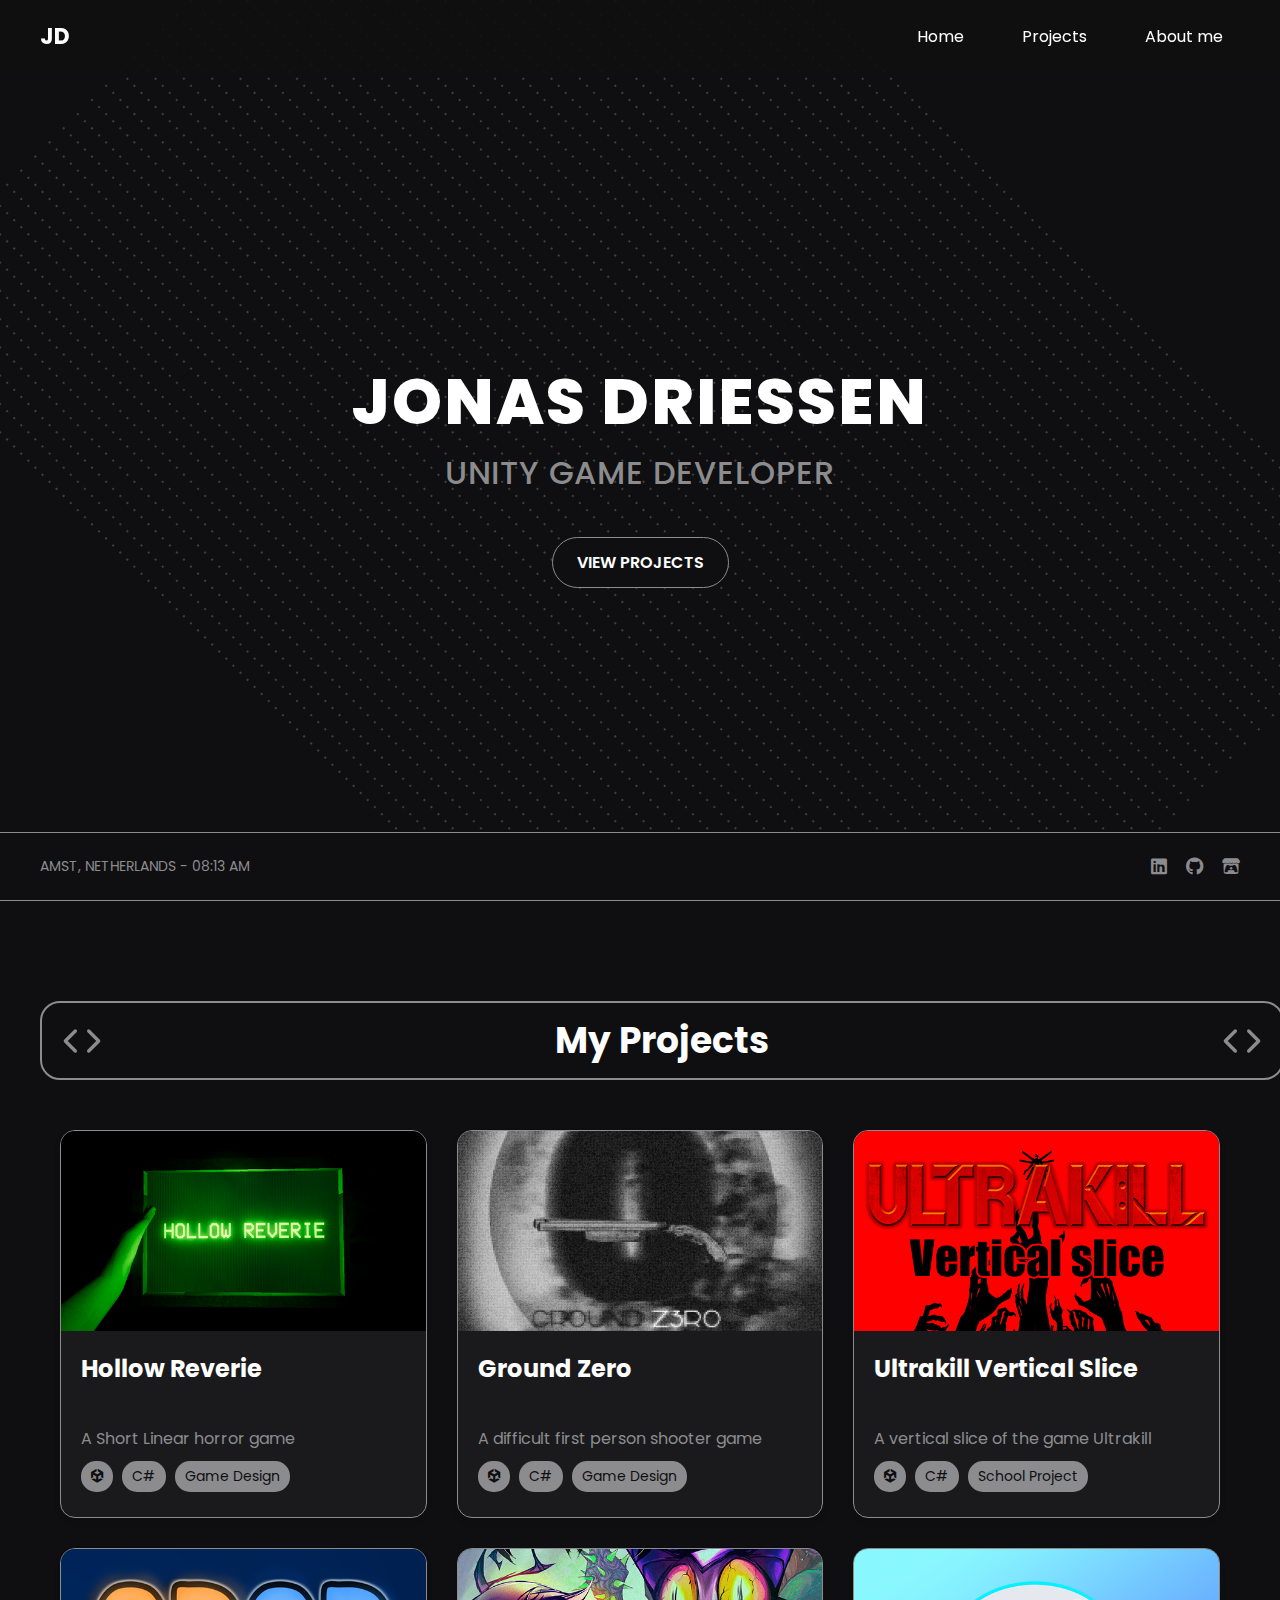
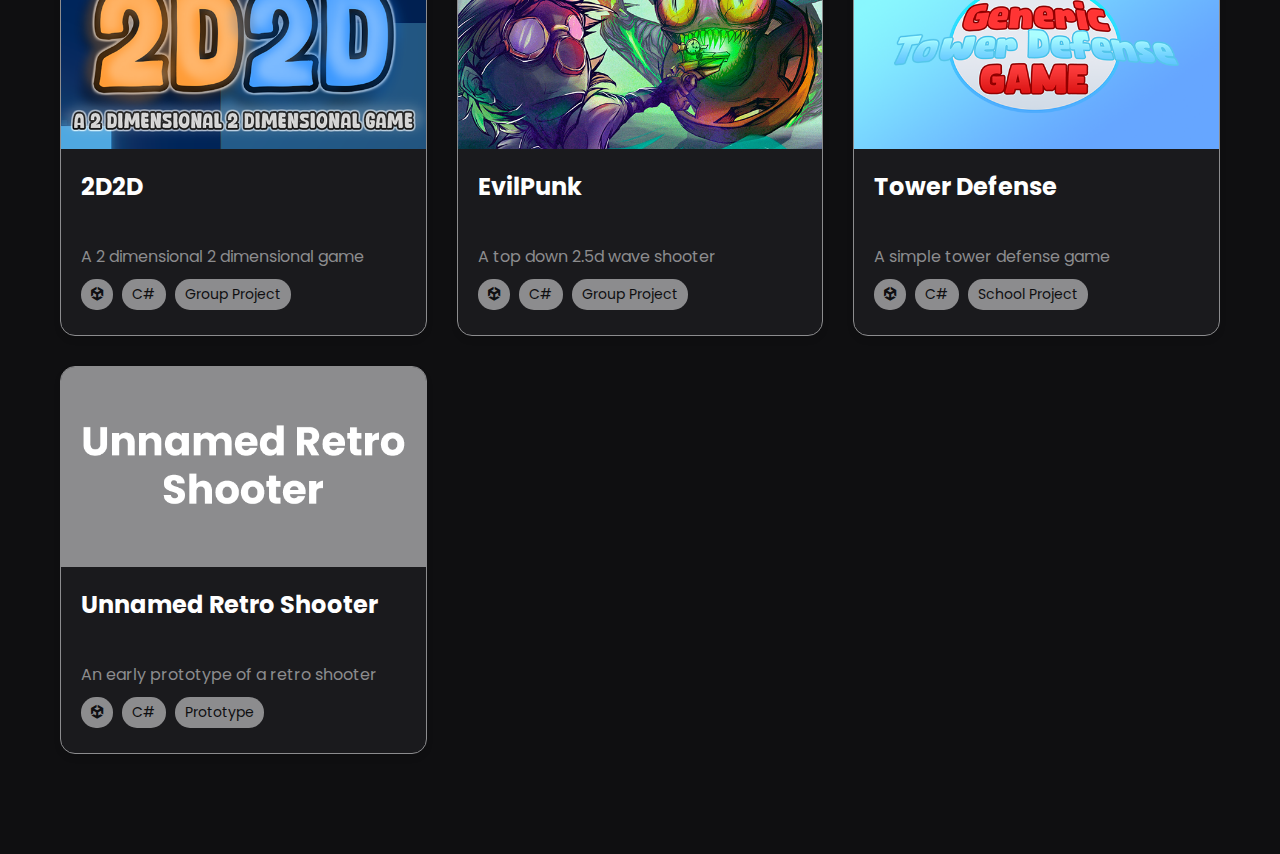
==== index.html @ ae062a9f "more work on small things" ====
<!DOCTYPE html>
<html lang="en">
<head>
    <meta charset="UTF-8">
    <meta name="viewport" content="width=device-width, initial-scale=1.0">
    <title>Jonas Driessen</title>
    <link rel="icon" type="image/x-icon" href="img/JDiconSmall.png">
    <link rel="stylesheet" href="style.css">
    <script src="script.js" defer></script>
    <link href="https://fonts.googleapis.com/css2?family=Poppins:wght@400;600;800&display=swap" rel="stylesheet">
    <link rel="stylesheet" href="https://cdnjs.cloudflare.com/ajax/libs/font-awesome/6.0.0-beta3/css/all.min.css">
</head>
<body>
    <header>
        <div class="container">
            <nav>
                <div class="logo">JD</div>
                <div class="nav-links">
                    <a href="#home">Home</a>
                    <a href="#projects">Projects</a>
                    <a href="About-me.html">About me</a>
                </div>
            </nav>
        </div>
    </header>

    <section id="home" class="hero">
        <div class="hero-content">
            <h1>JONAS DRIESSEN</h1>
            <p class="subtitle">UNITY GAME DEVELOPER</p>
            <a href="#projects" class="cta-button">VIEW PROJECTS</a>
        </div>
        <div class="hero-background"></div>
    </section>

    <section id="projects" class="projects">
        <div class="container">
            <div class="projects-header">
                <div class="header-icon left-icon">
                    <!-- You can replace this with your preferred icon -->
                    <svg xmlns="http://www.w3.org/2000/svg" viewBox="0 0 24 24" fill="none" stroke="currentColor" stroke-width="2" stroke-linecap="round" stroke-linejoin="round" class="feather feather-code"><polyline points="16 18 22 12 16 6"></polyline><polyline points="8 6 2 12 8 18"></polyline></svg>
                </div>
                <h2>My Projects</h2>
                <div class="header-icon right-icon">
                    <!-- You can replace this with your preferred icon -->
                    <svg xmlns="http://www.w3.org/2000/svg" viewBox="0 0 24 24" fill="none" stroke="currentColor" stroke-width="2" stroke-linecap="round" stroke-linejoin="round" class="feather feather-code"><polyline points="16 18 22 12 16 6"></polyline><polyline points="8 6 2 12 8 18"></polyline></svg>
                </div>
            </div>
            <div class="project-grid">
                <a href="HRPage.html" class="project-card">
                    <img src="img/HRCover.png" alt="Hollow Reverie">
                    <div class="project-card-content">
                        <h3>Hollow Reverie</h3>
                        <p>A Short Linear horror game</p>
                        <div class="project-tags">
                            <span class="tag"><i class="fa-brands fa-unity"></i></span>
                            <span class="tag">C#</span>
                            <span class="tag">Game Design</span>
                        </div>
                    </div>
                </a>
                <a href="GZPage.html" class="project-card">
                    <img src="img/GZCover.png" alt="Ground Zero">
                    <div class="project-card-content">
                        <h3>Ground Zero</h3>
                        <p>A difficult first person shooter game</p>
                        <div class="project-tags">
                            <span class="tag"><i class="fa-brands fa-unity"></i></span>
                            <span class="tag">C#</span>
                            <span class="tag">Game Design</span>
                        </div>
                    </div>
                </a>
                <a href="UKPage.html" class="project-card">
                    <img src="img/UKCover.png" alt="Ultrakill Vertical Slice">
                    <div class="project-card-content">
                        <h3>Ultrakill Vertical Slice</h3>
                        <p>A vertical slice of the game Ultrakill</p>
                        <div class="project-tags">
                            <span class="tag"><i class="fa-brands fa-unity"></i></span>
                            <span class="tag">C#</span>
                            <span class="tag">School Project</span>
                        </div>
                    </div>
                </a>
                <div class="project-card">
                    <img src="img/2DCover.png" alt="2D2D">
                    <div class="project-card-content">
                        <h3>2D2D</h3>
                        <p>A 2 dimensional 2 dimensional game</p>
                        <div class="project-tags">
                            <span class="tag"><i class="fa-brands fa-unity"></i></span>
                            <span class="tag">C#</span>
                            <span class="tag">Group Project</span>
                        </div>
                    </div>
                </div>
                <a href="EPPage.html" class="project-card">
                    <img src="img/EPCover.png" alt="EvilPunk">
                    <div class="project-card-content">
                        <h3>EvilPunk</h3>
                        <p>A top down 2.5d wave shooter</p>
                        <div class="project-tags">
                            <span class="tag"><i class="fa-brands fa-unity"></i></span>
                            <span class="tag">C#</span>
                            <span class="tag">Group Project</span>
                        </div>
                    </div>
                </a>
                <a href="TDPage.html" class="project-card">
                    <img src="img/TDCover.png" alt="Tower Defense">
                    <div class="project-card-content">
                        <h3>Tower Defense</h3>
                        <p>A simple tower defense game</p>
                        <div class="project-tags">
                            <span class="tag"><i class="fa-brands fa-unity"></i></span>
                            <span class="tag">C#</span>
                            <span class="tag">School Project</span>
                        </div>
                    </div>
                </a>
                <div class="project-card">
                    <img src="img/URSCover.png" alt="Unnamed retro shooter">
                    <div class="project-card-content">
                        <h3>Unnamed Retro Shooter</h3>
                        <p>An early prototype of a retro shooter</p>
                        <div class="project-tags">
                            <span class="tag"><i class="fa-brands fa-unity"></i></span>
                            <span class="tag">C#</span>
                            <span class="tag">Prototype</span>
                        </div>
                    </div>
                </div>
            </div>
        </div>
    </section>

    <footer>
        <div class="container">
            <div class="location">AMST, NETHERLANDS - <span id="current-time"></span></div>
            <div class="social-links">
                <a href="https://www.linkedin.com/in/jonas-driessen-457907294/" target="_blank" class="social-icon"><i class="fab fa-linkedin"></i></a>
                <a href="https://github.com/JonasDriessen0" target="_blank" class="social-icon"><i class="fab fa-github"></i></a>
                <a href="https://joons.itch.io/" target="_blank" class="social-icon"><i class="fab fa-itch-io"></i></a>
            </div>
        </div>
    </footer>
</body>
</html>
---- style.css ----
/* General Styles */
body {
    font-family: 'Poppins', sans-serif;
    margin: 0;
    padding: 0;
    background-color: #0f0f11;
    color: #fff;
}

.container {
    max-width: 1200px;
    margin: 0 auto;
    padding: 0 20px;
}

/* Header */
header {
    padding: 20px 0;
    position: fixed;
    width: 100%;
    top: 0;
    z-index: 1000;
    background-color: rgba(15, 15, 17, 0.9);
}

nav {
    display: flex;
    justify-content: space-between;
    align-items: center;
}

.logo {
    font-size: 22px;
    font-weight: bold;
    color: #fff;
}

.nav-links a {
    margin-left: 20px;
    text-decoration: none;
    color: #fff;
    transition: all 0.3s ease;
    padding: 8px 16px;
    border-radius: 20px;
    border: 1px solid transparent;
}

.nav-links a:hover {
    color: #8c8c8e;
    border-color: #8c8c8e;
    background-color: rgba(140, 140, 142, 0.1);
}

.hero {
    min-height: 100vh;
    display: flex;
    align-items: center;
    justify-content: center;
    text-align: center;
    position: relative;
    overflow: hidden;
    padding: 0px 0;
}

.hero-content {
    position: relative;
    z-index: 2;
    display: flex;
    flex-direction: column;
    align-items: center;
    justify-content: center;
    height: 100%;
}

.hero-background {
    position: absolute;
    top: 0;
    rotate: 45deg;
    left: 0;
    width: 100%;
    height: 100%;
    background-color: #0f0f11;
    background-image: radial-gradient(circle, rgba(255, 255, 255, 0.2) 10%, transparent 10%);
    background-size: 10px 20px;
    animation: moveBackground 10s linear infinite;
}

@keyframes moveBackground {
    0% {
        background-position: 0 0;
    }
    100% {
        background-position: 200px 00px;
    }
}

.hero-content h1 {
    font-size: 64px;
    margin-bottom: 0px;
    font-weight: 800;
    letter-spacing: 2px;
}

.hero-content .subtitle {
    font-size: 32px;
    max-width: 800px;
    font-weight: 500;
    margin: 0 auto 40px;
    letter-spacing: 1px;
    color: #8c8c8e;
}

/* CTA Button */
.cta-button {
    display: inline-block;
    padding: 12px 24px;
    background-color: #0f0f11;
    color: #fff;
    text-decoration: none;
    font-weight: 600;
    transition: all 0.3s ease;
    border-radius: 30px;
    border: 1px solid #8c8c8e;
}

.cta-button:hover {
    background-color: #8c8c8e;
    color: #0f0f11;
    transform: translateY(-3px);
}

/* Projects Section */
.projects-header {
    display: flex;
    align-items: center;
    justify-content: space-between;
    margin-bottom: 50px;
    position: relative;
    width: 100%;
    background: #0f0f11;
    border: 2px solid #8c8c8e;
    
    border-radius: 20px;
    padding: 10px 20px;
  }
  
  .projects-header h2 {
    margin: 0;
    padding: 0;
    font-size: 36px;
    color: #fff;
    text-align: center;
    justify-content: center;
    flex-grow: 1;
}
  
  .header-icon {
    width: 40px;
    height: 40px;
    display: flex;
    align-items: center;
    justify-content: center;
    border-radius: 50%;
  }
  
  .header-icon svg {
    width: 40px;
    height: 40px;
    color: #8c8c8e;
  }

/* Responsive adjustments */
@media (max-width: 768px) {
    .projects-header h2 {
        font-size: 28px;
        padding: 10px 20px;
    }

    .projects-header::after {
        width: 240px;
    }

    .header-icon {
        width: 32px;
        height: 32px;
        margin: 0 10px;
    }

    .header-icon svg {
        width: 18px;
        height: 18px;
    }
}

.projects {
    position: relative; /* Set relative position for the section */
    padding: 100px 0;
    background-color: #0f0f11;
    border-top: 1px solid #8c8c8e;
    overflow: hidden; /* Prevent overflow from animated circles */
}

.projects h2:not(.projects-header h2) {
    text-align: center;
    margin-bottom: 50px;
    font-size: 36px;
    color: #fff;
}

.project-grid {
    display: grid;
    grid-template-columns: repeat(3, 1fr);
    gap: 30px;
    max-width: 1200px;
    margin: 0 auto;
    padding: 0 20px;
}

.project-card {
    background: #1a1a1d;
    border-radius: 15px;
    overflow: hidden;
    box-shadow: 0 4px 6px rgba(0, 0, 0, 0.1);
    transition: transform 0.3s ease, box-shadow 0.3s ease;
    border: 1px solid #8c8c8e;
    display: flex;
    flex-direction: column;
    text-decoration: none; /* Remove default link underline */
    color: inherit; /* Inherit text color from parent */
}


.project-card:hover {
    transform: translateY(-10px);
    box-shadow: 0 8px 16px rgba(0, 0, 0, 0.2);
}

.project-card img {
    width: 100%;
    height: 200px;
    object-fit: cover;
    transition: transform 0.3s ease; /* Smooth transition for image */
}

.project-card:hover img {
    transform: scale(1.05);
}

.project-card-content {
    padding: 20px;
    flex-grow: 1;
    display: flex;
    flex-direction: column;
}

.project-card h3 {
    margin-top: 0;
    font-size: 24px;
    color: #fff;
}

.project-card p {
    margin-bottom: 10px;
    color: #8c8c8e;
    flex-grow: 1;
}


.project-tags {
    margin-top: auto;
}

.tag {
    display: inline-block;
    background: #8c8c8e;
    color: #0f0f11;
    padding: 5px 10px;
    border-radius: 15px;
    font-size: 14px;
    margin-right: 5px;
    margin-bottom: 5px;
    transition: background-color 0.3s ease;
}

.tag:hover {
    background: #fff;
}

/* Footer */
footer {
    background-color: #0f0f11;
    padding: 20px 0;
    position: fixed;
    bottom: 0;
    width: 100%;
    border-top: 1px solid #8c8c8e;
}

footer .container {
    display: flex;
    justify-content: space-between;
    align-items: center;
}

.location {
    font-size: 14px;
    color: #8c8c8e;
}

.social-links a {
    color: #8c8c8e;
    margin-left: 15px;
    font-size: 18px;
    transition: color 0.3s ease;
}

.social-links a:hover {
    color: #fff;
}

/* Responsive Design */
@media (max-width: 1024px) {
    .project-grid {
        grid-template-columns: repeat(2, 1fr);
    }
}

@media (max-width: 768px) {
    header {
        padding: 15px 0;
    }

    .nav-links a {
        margin-left: 10px;
        padding: 6px 12px;
        font-size: 14px;
    }

    .hero-content h1 {
        font-size: 36px;
    }

    .hero-content .subtitle {
        font-size: 24px;
    }

    .cta-button {
        padding: 10px 20px;
        font-size: 14px;
    }

    .projects h2 {
        font-size: 28px;
    }

    .project-card h3 {
        font-size: 20px;
    }

    .project-card p {
        font-size: 14px;
    }

    footer .container {
        flex-direction: column;
        align-items: center;
    }

    .location {
        margin-bottom: 10px;
    }
}

@media (max-width: 480px) {
    .hero-content h1 {
        font-size: 28px;
    }

    .hero-content .subtitle {
        font-size: 18px;
    }

    .project-grid {
        grid-template-columns: 1fr;
    }

    .project-card img {
        height: 180px;
    }
}
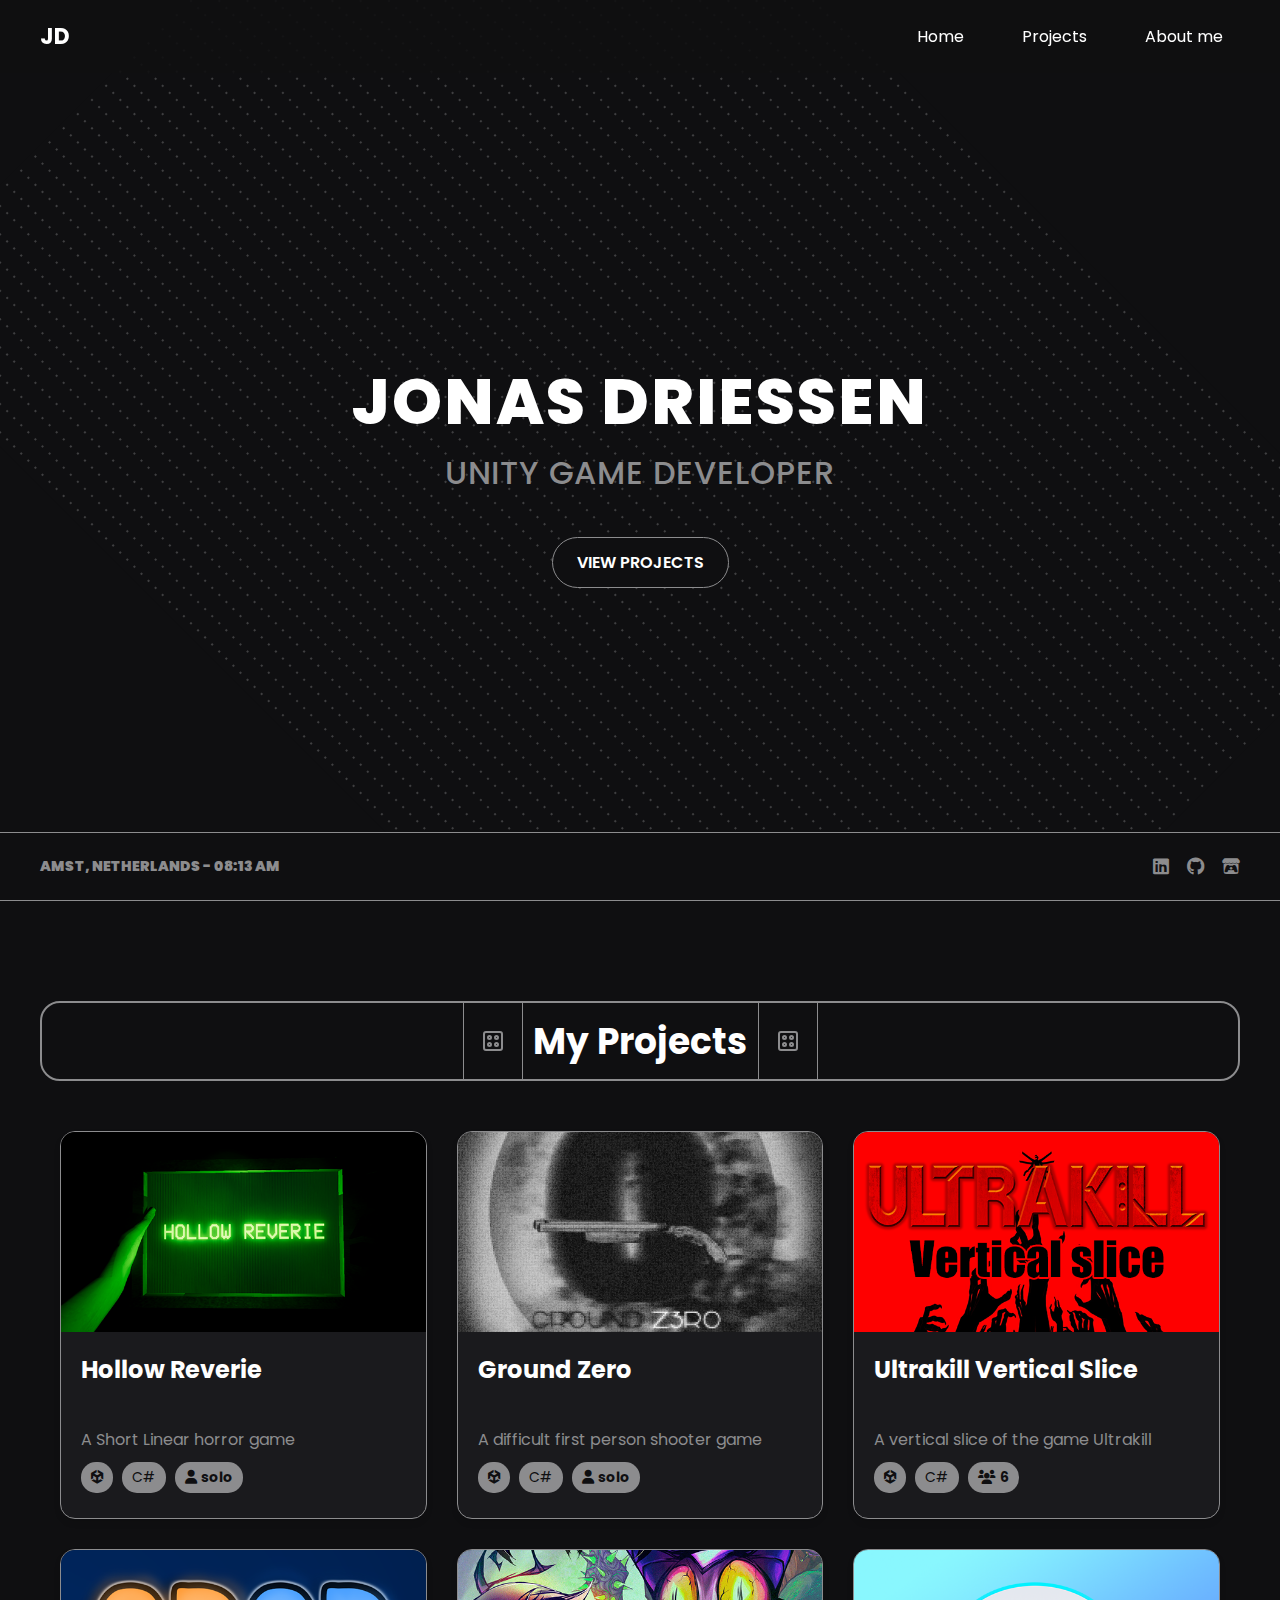
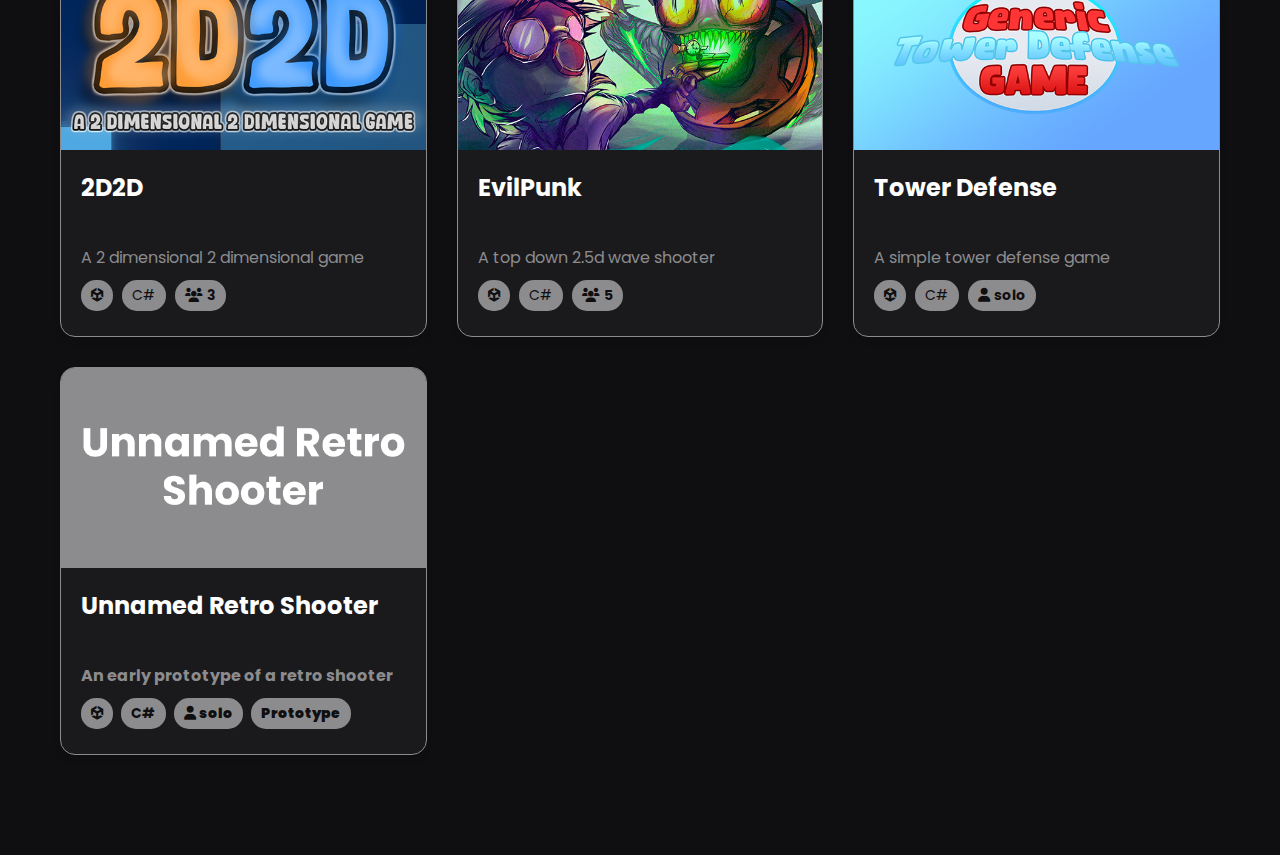
==== commit b37e13ad: "added small fixes" ====
--- a/index.html
+++ b/index.html
@@ -37,13 +37,11 @@
         <div class="container">
             <div class="projects-header">
                 <div class="header-icon left-icon">
-                    <!-- You can replace this with your preferred icon -->
-                    <svg xmlns="http://www.w3.org/2000/svg" viewBox="0 0 24 24" fill="none" stroke="currentColor" stroke-width="2" stroke-linecap="round" stroke-linejoin="round" class="feather feather-code"><polyline points="16 18 22 12 16 6"></polyline><polyline points="8 6 2 12 8 18"></polyline></svg>
+                    <svg xmlns="http://www.w3.org/2000/svg" viewBox="0 0 24 24" fill="none" stroke="currentColor" stroke-width="2" stroke-linecap="round" stroke-linejoin="round" class="feather feather-dice"><rect x="3" y="3" width="18" height="18" rx="2" ry="2"></rect><circle cx="8.5" cy="8.5" r="1.5"></circle><circle cx="15.5" cy="8.5" r="1.5"></circle><circle cx="15.5" cy="15.5" r="1.5"></circle><circle cx="8.5" cy="15.5" r="1.5"></circle></svg>
                 </div>
                 <h2>My Projects</h2>
                 <div class="header-icon right-icon">
-                    <!-- You can replace this with your preferred icon -->
-                    <svg xmlns="http://www.w3.org/2000/svg" viewBox="0 0 24 24" fill="none" stroke="currentColor" stroke-width="2" stroke-linecap="round" stroke-linejoin="round" class="feather feather-code"><polyline points="16 18 22 12 16 6"></polyline><polyline points="8 6 2 12 8 18"></polyline></svg>
+                    <svg xmlns="http://www.w3.org/2000/svg" viewBox="0 0 24 24" fill="none" stroke="currentColor" stroke-width="2" stroke-linecap="round" stroke-linejoin="round" class="feather feather-dice"><rect x="3" y="3" width="18" height="18" rx="2" ry="2"></rect><circle cx="8.5" cy="8.5" r="1.5"></circle><circle cx="15.5" cy="8.5" r="1.5"></circle><circle cx="15.5" cy="15.5" r="1.5"></circle><circle cx="8.5" cy="15.5" r="1.5"></circle></svg>
                 </div>
             </div>
             <div class="project-grid">
@@ -55,7 +53,7 @@
                         <div class="project-tags">
                             <span class="tag"><i class="fa-brands fa-unity"></i></span>
                             <span class="tag">C#</span>
-                            <span class="tag">Game Design</span>
+                            <span class="tag"><i class="fa-solid fa-user"></i> <b>solo</b></span>
                         </div>
                     </div>
                 </a>
@@ -67,7 +65,7 @@
                         <div class="project-tags">
                             <span class="tag"><i class="fa-brands fa-unity"></i></span>
                             <span class="tag">C#</span>
-                            <span class="tag">Game Design</span>
+                            <span class="tag"><i class="fa-solid fa-user"></i> <b>solo</b></span>
                         </div>
                     </div>
                 </a>
@@ -79,7 +77,7 @@
                         <div class="project-tags">
                             <span class="tag"><i class="fa-brands fa-unity"></i></span>
                             <span class="tag">C#</span>
-                            <span class="tag">School Project</span>
+                            <span class="tag"><i class="fa-solid fa-users"></i> <b>6</b></span>
                         </div>
                     </div>
                 </a>
@@ -91,7 +89,7 @@
                         <div class="project-tags">
                             <span class="tag"><i class="fa-brands fa-unity"></i></span>
                             <span class="tag">C#</span>
-                            <span class="tag">Group Project</span>
+                            <span class="tag"><i class="fa-solid fa-users"></i> <b>3</b></b</span>
                         </div>
                     </div>
                 </div>
@@ -103,7 +101,7 @@
                         <div class="project-tags">
                             <span class="tag"><i class="fa-brands fa-unity"></i></span>
                             <span class="tag">C#</span>
-                            <span class="tag">Group Project</span>
+                            <span class="tag"><i class="fa-solid fa-users"></i> <b>5</b></b</span>
                         </div>
                     </div>
                 </a>
@@ -115,7 +113,7 @@
                         <div class="project-tags">
                             <span class="tag"><i class="fa-brands fa-unity"></i></span>
                             <span class="tag">C#</span>
-                            <span class="tag">School Project</span>
+                            <span class="tag"><i class="fa-solid fa-user"></i> <b>solo</span>
                         </div>
                     </div>
                 </a>
@@ -127,6 +125,7 @@
                         <div class="project-tags">
                             <span class="tag"><i class="fa-brands fa-unity"></i></span>
                             <span class="tag">C#</span>
+                            <span class="tag"><i class="fa-solid fa-user"></i> <b>solo</span>
                             <span class="tag">Prototype</span>
                         </div>
                     </div>
--- a/style.css
+++ b/style.css
@@ -133,62 +133,87 @@
 .projects-header {
     display: flex;
     align-items: center;
-    justify-content: space-between;
+    justify-content: center;
     margin-bottom: 50px;
     position: relative;
-    width: 100%;
     background: #0f0f11;
     border: 2px solid #8c8c8e;
-    
     border-radius: 20px;
     padding: 10px 20px;
-  }
-  
-  .projects-header h2 {
+}
+
+.projects-header h2 {
     margin: 0;
-    padding: 0;
+    padding: 0 20px;
     font-size: 36px;
     color: #fff;
     text-align: center;
-    justify-content: center;
-    flex-grow: 1;
-}
-  
-  .header-icon {
+}
+
+.header-icon {
     width: 40px;
-    height: 40px;
+    height: 56px;
     display: flex;
     align-items: center;
     justify-content: center;
     border-radius: 50%;
-  }
-  
-  .header-icon svg {
-    width: 40px;
-    height: 40px;
-    color: #8c8c8e;
-  }
-
-/* Responsive adjustments */
+    position: relative;
+}
+
+.header-icon::before,
+.header-icon::after {
+    content: '';
+    position: absolute;
+    top: -10px;
+    bottom: -10px;
+    width: 1px;
+    background-color: #8c8c8e;
+}
+
+.header-icon::before {
+    left: -10px;
+}
+
+.header-icon::after {
+    right: -10px;
+}
+
+.header-icon svg {
+    width: 24px;
+    height: 24px;
+    color: #8c8c8e;
+}
+
 @media (max-width: 768px) {
     .projects-header h2 {
-        font-size: 28px;
-        padding: 10px 20px;
-    }
-
-    .projects-header::after {
-        width: 240px;
+        font-size: 24px;
+        padding: 0 10px;
     }
 
     .header-icon {
-        width: 32px;
-        height: 32px;
-        margin: 0 10px;
+        width: 30px;
+        height: 30px;
     }
 
     .header-icon svg {
         width: 18px;
         height: 18px;
+    }
+}
+
+@media (max-width: 480px) {
+    .projects-header h2 {
+        font-size: 20px;
+    }
+
+    .header-icon {
+        width: 24px;
+        height: 24px;
+    }
+
+    .header-icon svg {
+        width: 14px;
+        height: 14px;
     }
 }
 
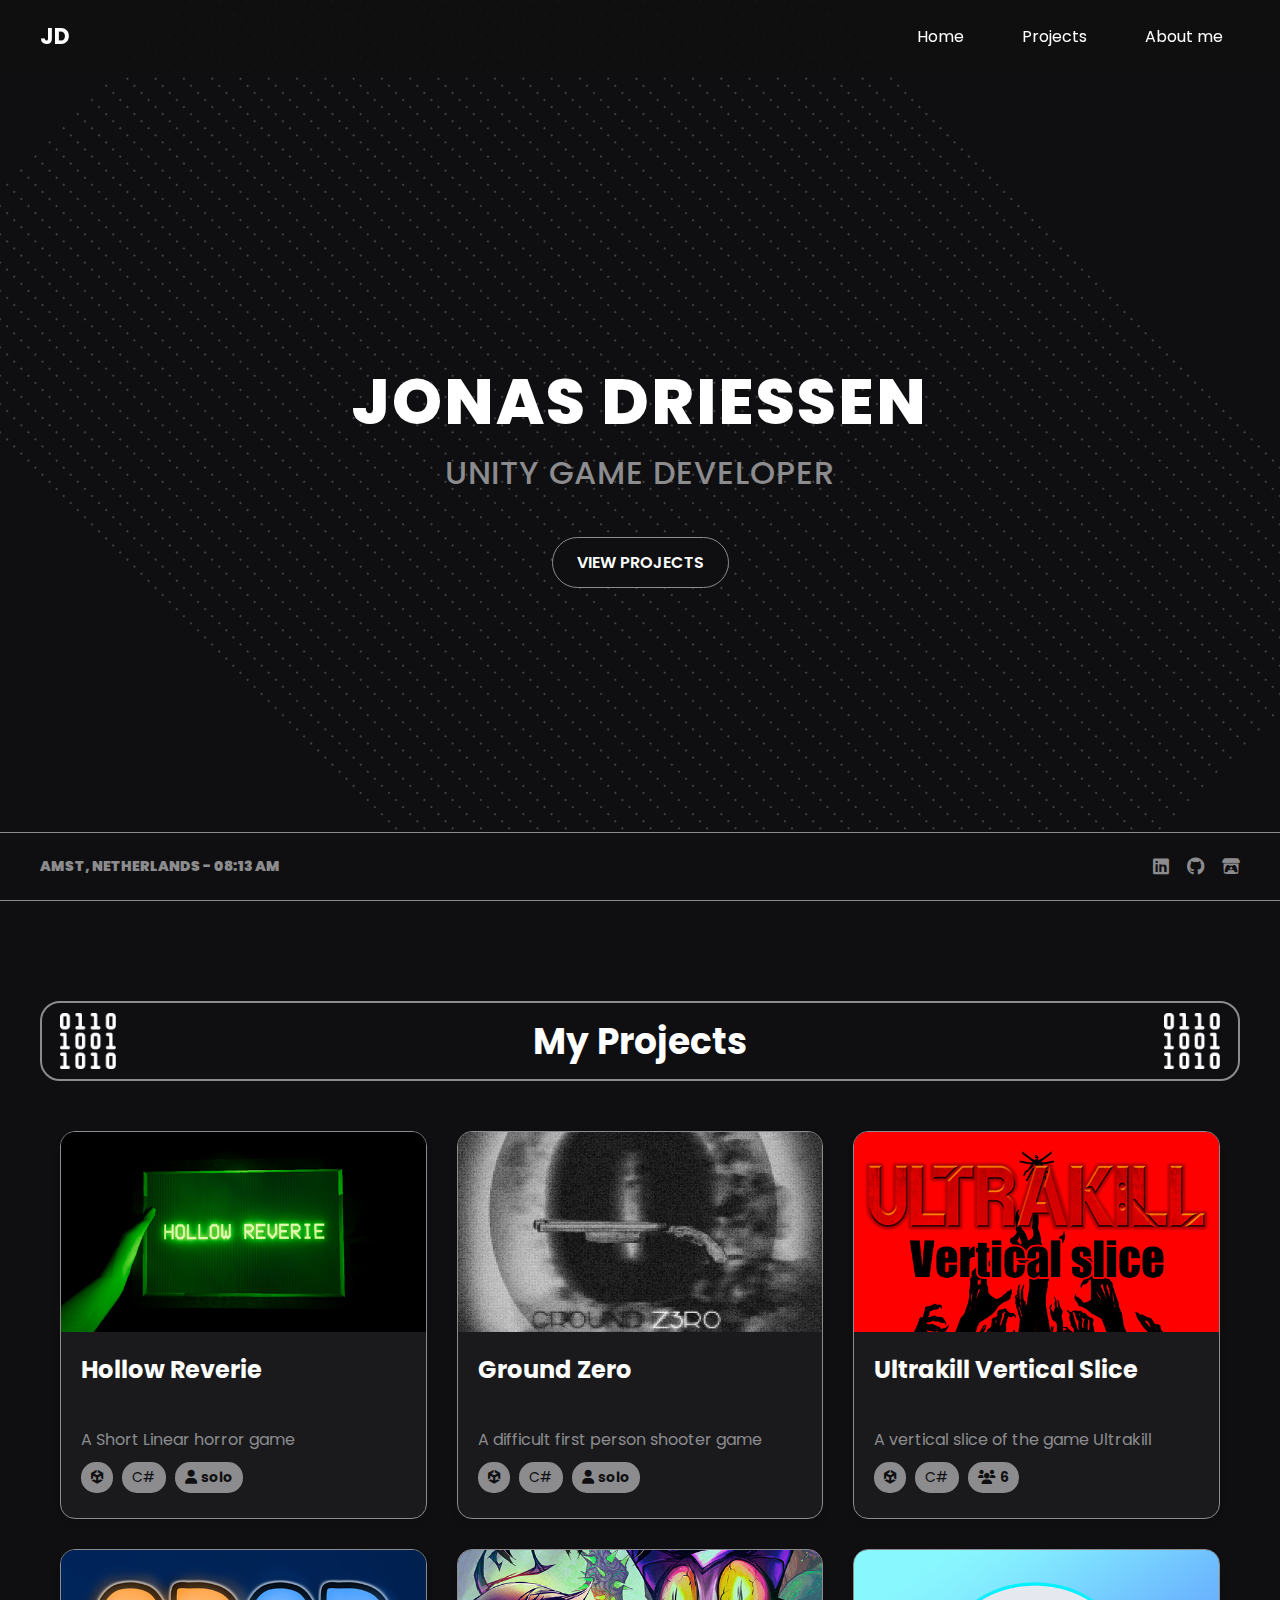
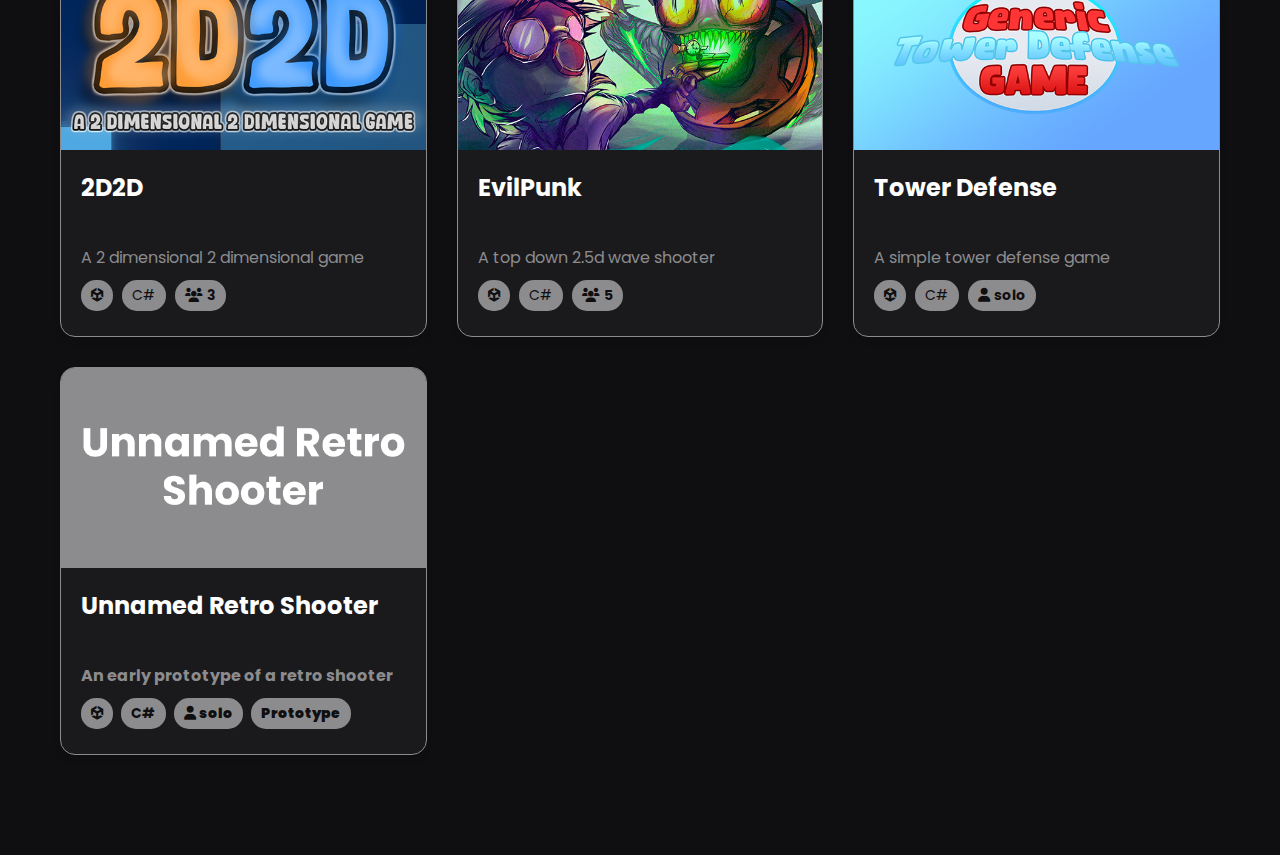
==== commit 4656848f: "Updated and fixed a lot of small things and added URS page" ====
--- a/index.html
+++ b/index.html
@@ -37,11 +37,11 @@
         <div class="container">
             <div class="projects-header">
                 <div class="header-icon left-icon">
-                    <svg xmlns="http://www.w3.org/2000/svg" viewBox="0 0 24 24" fill="none" stroke="currentColor" stroke-width="2" stroke-linecap="round" stroke-linejoin="round" class="feather feather-dice"><rect x="3" y="3" width="18" height="18" rx="2" ry="2"></rect><circle cx="8.5" cy="8.5" r="1.5"></circle><circle cx="15.5" cy="8.5" r="1.5"></circle><circle cx="15.5" cy="15.5" r="1.5"></circle><circle cx="8.5" cy="15.5" r="1.5"></circle></svg>
+                    <img src="img/binary.png" alt="Left Icon">
                 </div>
                 <h2>My Projects</h2>
                 <div class="header-icon right-icon">
-                    <svg xmlns="http://www.w3.org/2000/svg" viewBox="0 0 24 24" fill="none" stroke="currentColor" stroke-width="2" stroke-linecap="round" stroke-linejoin="round" class="feather feather-dice"><rect x="3" y="3" width="18" height="18" rx="2" ry="2"></rect><circle cx="8.5" cy="8.5" r="1.5"></circle><circle cx="15.5" cy="8.5" r="1.5"></circle><circle cx="15.5" cy="15.5" r="1.5"></circle><circle cx="8.5" cy="15.5" r="1.5"></circle></svg>
+                    <img src="img/binary.png" alt="Right Icon">
                 </div>
             </div>
             <div class="project-grid">
@@ -117,7 +117,7 @@
                         </div>
                     </div>
                 </a>
-                <div class="project-card">
+                <a href="URSPage.html" class="project-card">
                     <img src="img/URSCover.png" alt="Unnamed retro shooter">
                     <div class="project-card-content">
                         <h3>Unnamed Retro Shooter</h3>
@@ -129,7 +129,7 @@
                             <span class="tag">Prototype</span>
                         </div>
                     </div>
-                </div>
+                </a>
             </div>
         </div>
     </section>
--- a/style.css
+++ b/style.css
@@ -133,13 +133,14 @@
 .projects-header {
     display: flex;
     align-items: center;
-    justify-content: center;
+    justify-content: space-between; /* This spreads out the child elements */
     margin-bottom: 50px;
     position: relative;
     background: #0f0f11;
     border: 2px solid #8c8c8e;
     border-radius: 20px;
-    padding: 10px 20px;
+    padding: 10px 20px; /* Remove horizontal padding */
+    overflow: hidden; /* This ensures the icons don't overflow the rounded corners */
 }
 
 .projects-header h2 {
@@ -148,40 +149,37 @@
     font-size: 36px;
     color: #fff;
     text-align: center;
+    flex-grow: 1; /* This allows the title to take up the remaining space */
 }
 
 .header-icon {
-    width: 40px;
+    width: 56px;
     height: 56px;
     display: flex;
     align-items: center;
     justify-content: center;
-    border-radius: 50%;
     position: relative;
-}
-
+    overflow: hidden;
+}
+
+.left-icon {
+    margin-left: -2px; /* Slightly overlaps the left border */
+}
+
+.right-icon {
+    margin-right: -2px; /* Slightly overlaps the right border */
+}
+
+.header-icon img {
+    width: 100%;
+    height: 100%;
+    object-fit: cover;
+}
+
+/* Remove the pseudo-elements as they're no longer needed */
 .header-icon::before,
 .header-icon::after {
-    content: '';
-    position: absolute;
-    top: -10px;
-    bottom: -10px;
-    width: 1px;
-    background-color: #8c8c8e;
-}
-
-.header-icon::before {
-    left: -10px;
-}
-
-.header-icon::after {
-    right: -10px;
-}
-
-.header-icon svg {
-    width: 24px;
-    height: 24px;
-    color: #8c8c8e;
+    content: none;
 }
 
 @media (max-width: 768px) {
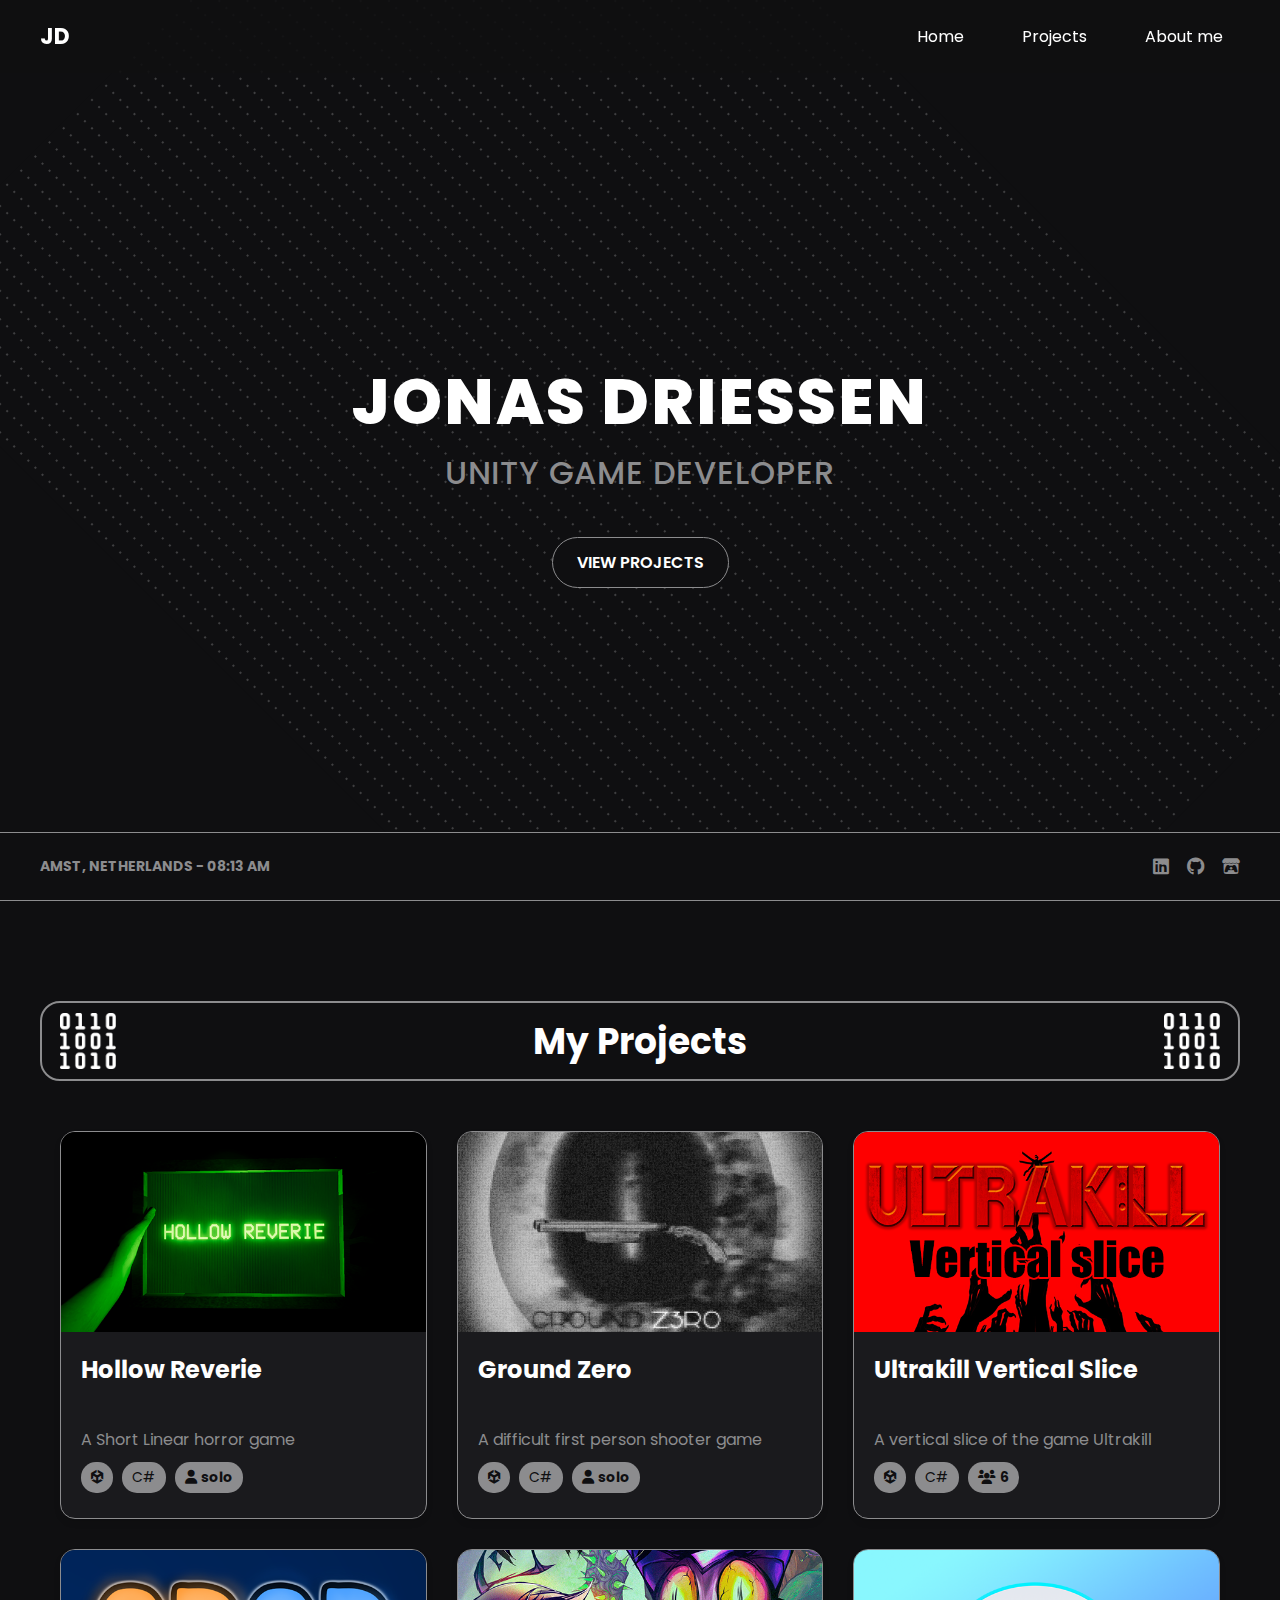
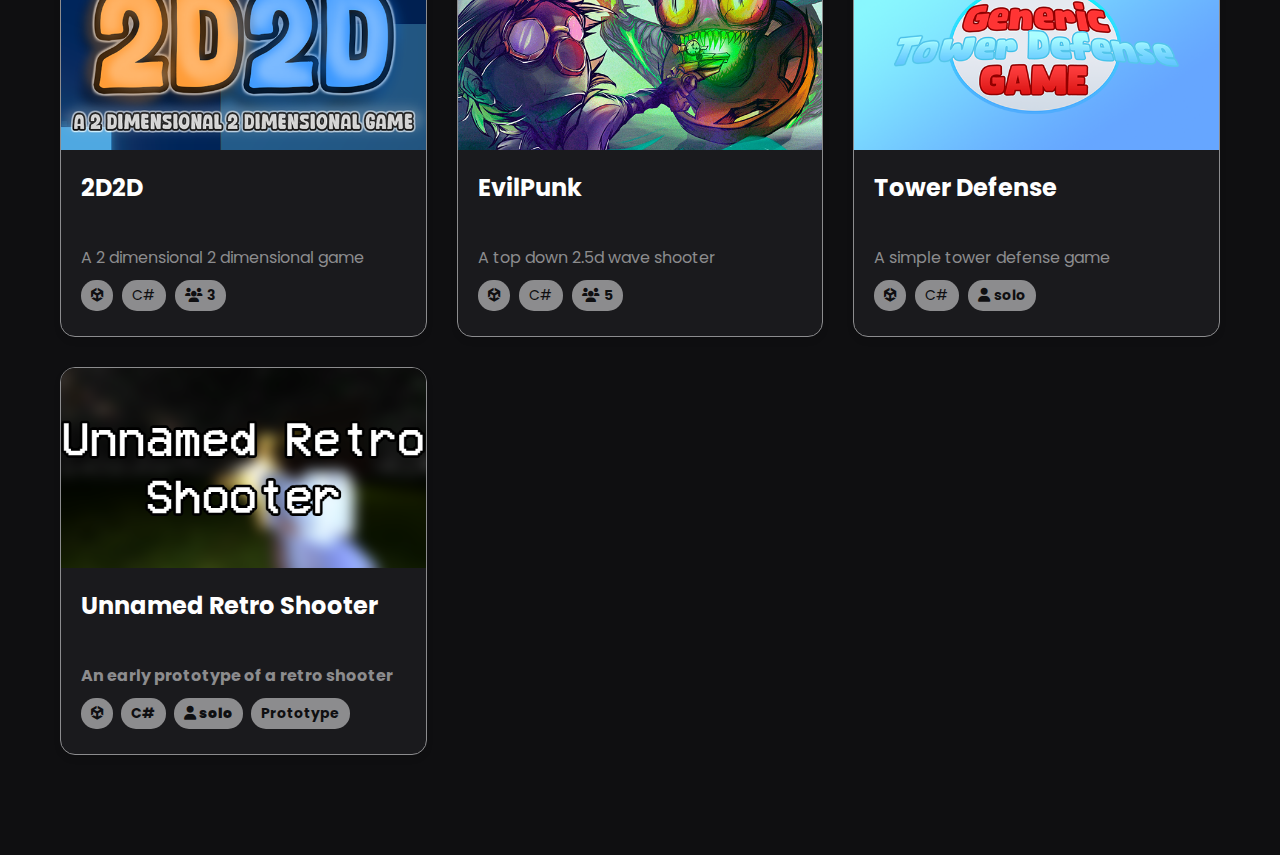
==== commit d2c2d025: "Fixed navigation links" ====
--- a/index.html
+++ b/index.html
@@ -125,7 +125,7 @@
                         <div class="project-tags">
                             <span class="tag"><i class="fa-brands fa-unity"></i></span>
                             <span class="tag">C#</span>
-                            <span class="tag"><i class="fa-solid fa-user"></i> <b>solo</span>
+                            <span class="tag"><i class="fa-solid fa-user"></i> <b>solo</b></span>
                             <span class="tag">Prototype</span>
                         </div>
                     </div>
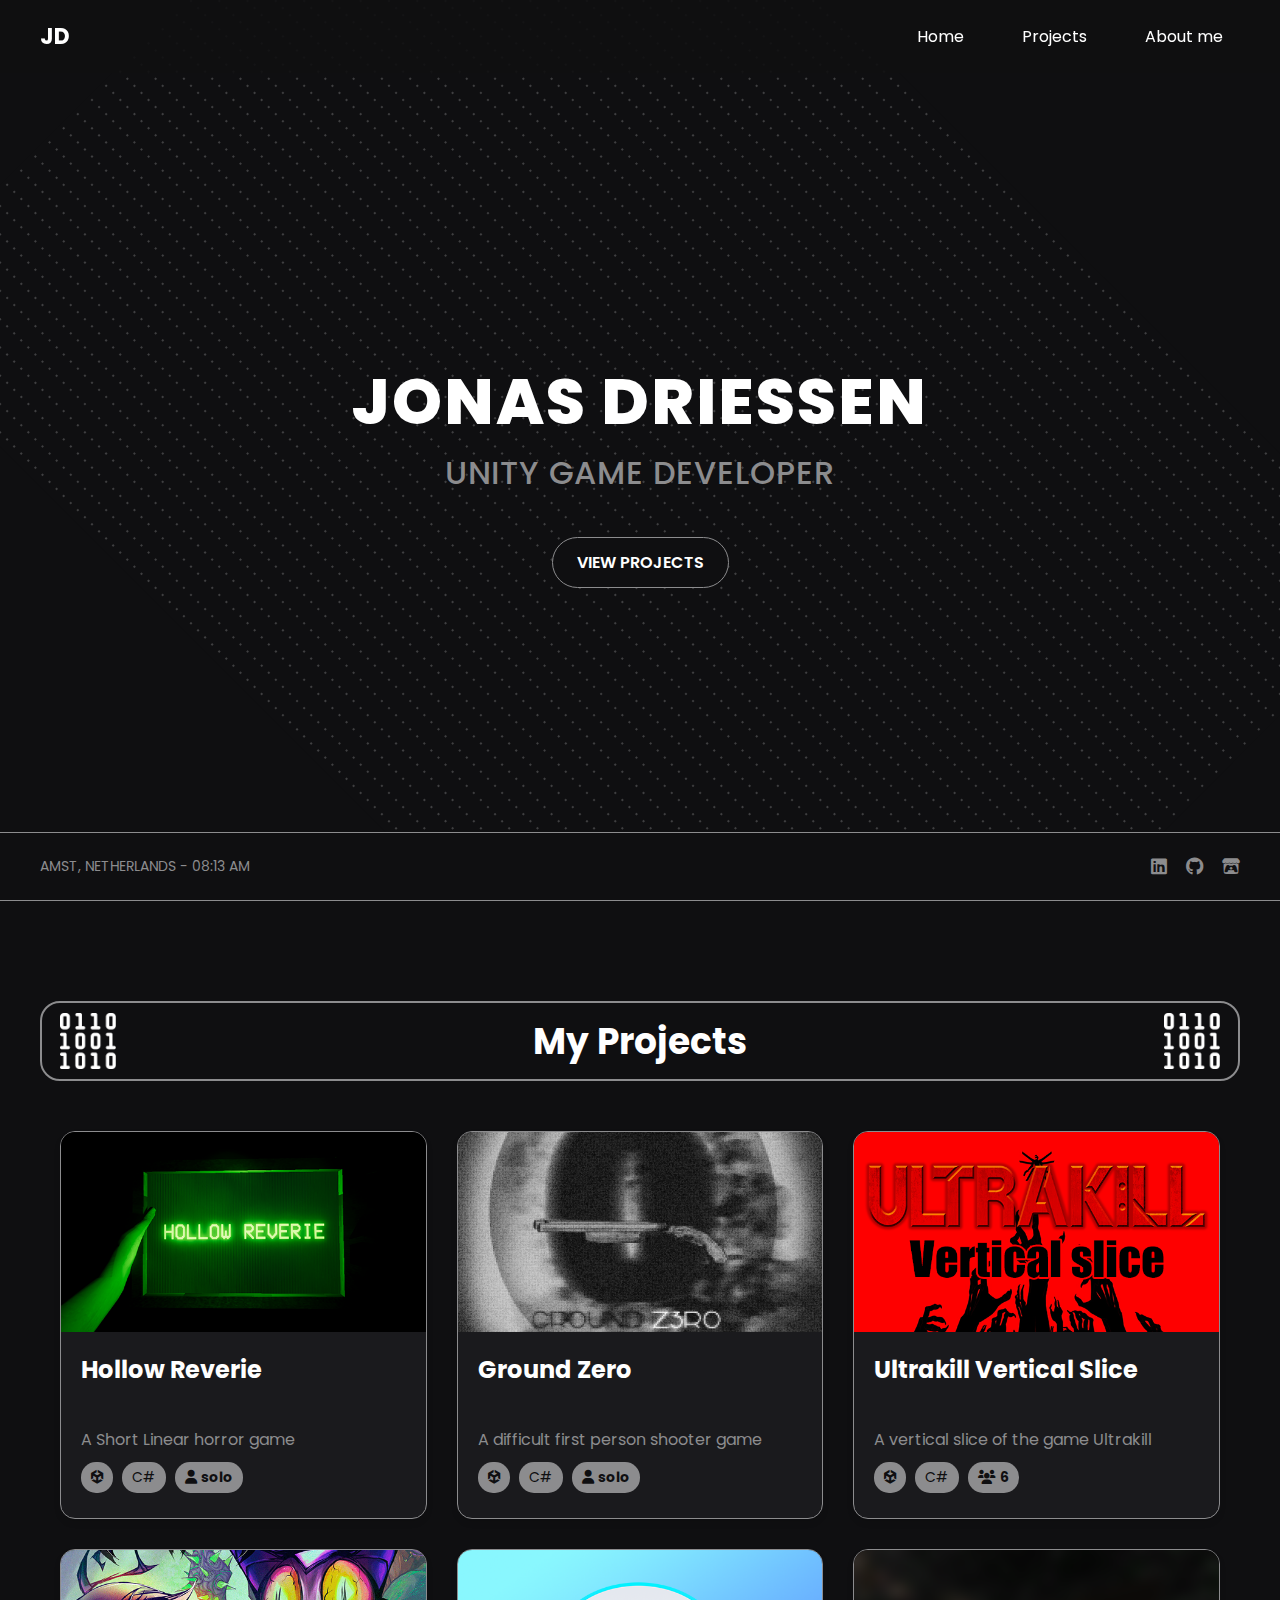
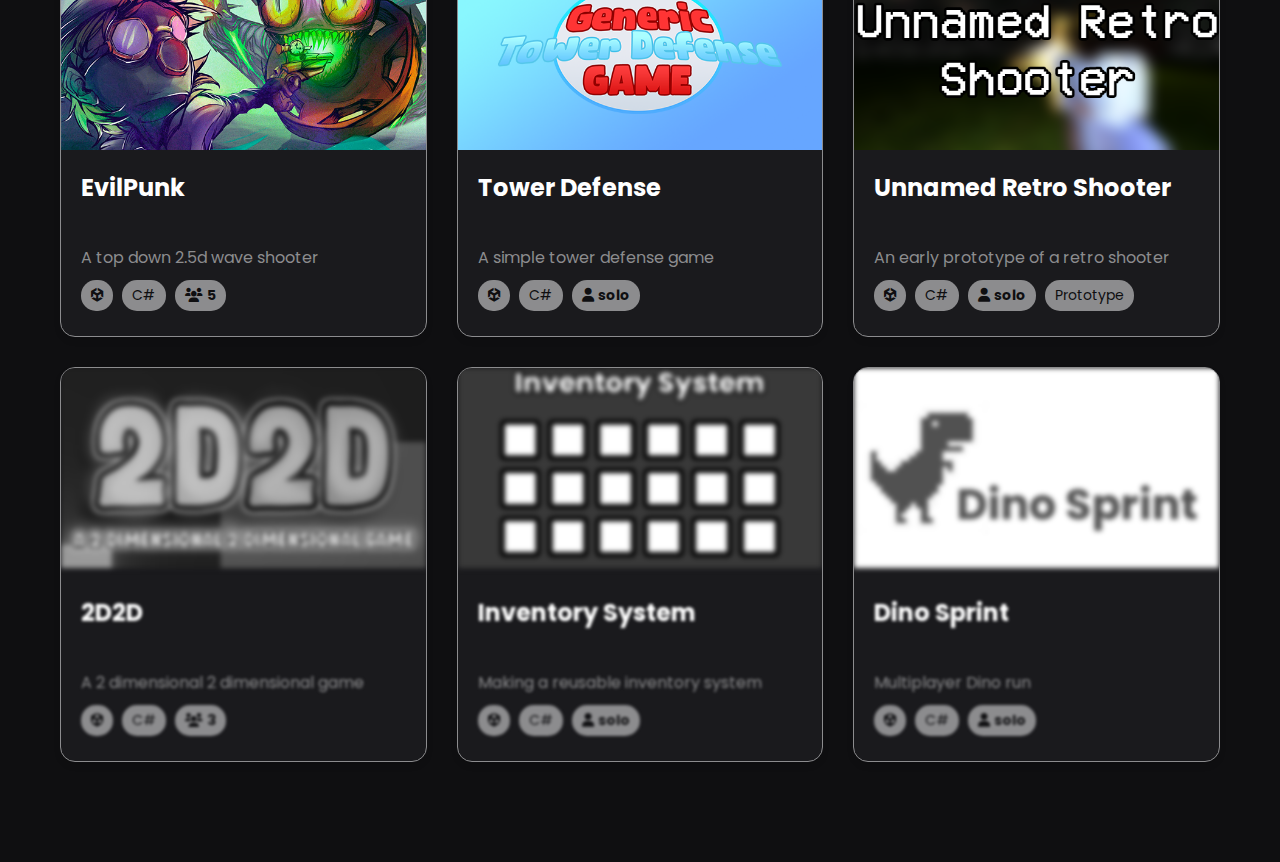
==== commit 5b8f5c5c: "Changed about me and fixed a lot of things" ====
--- a/index.html
+++ b/index.html
@@ -81,18 +81,6 @@
                         </div>
                     </div>
                 </a>
-                <div class="project-card">
-                    <img src="img/2DCover.png" alt="2D2D">
-                    <div class="project-card-content">
-                        <h3>2D2D</h3>
-                        <p>A 2 dimensional 2 dimensional game</p>
-                        <div class="project-tags">
-                            <span class="tag"><i class="fa-brands fa-unity"></i></span>
-                            <span class="tag">C#</span>
-                            <span class="tag"><i class="fa-solid fa-users"></i> <b>3</b></b</span>
-                        </div>
-                    </div>
-                </div>
                 <a href="EPPage.html" class="project-card">
                     <img src="img/EPCover.png" alt="EvilPunk">
                     <div class="project-card-content">
@@ -101,7 +89,7 @@
                         <div class="project-tags">
                             <span class="tag"><i class="fa-brands fa-unity"></i></span>
                             <span class="tag">C#</span>
-                            <span class="tag"><i class="fa-solid fa-users"></i> <b>5</b></b</span>
+                            <span class="tag"><i class="fa-solid fa-users"></i> <b>5</b></span>
                         </div>
                     </div>
                 </a>
@@ -113,7 +101,7 @@
                         <div class="project-tags">
                             <span class="tag"><i class="fa-brands fa-unity"></i></span>
                             <span class="tag">C#</span>
-                            <span class="tag"><i class="fa-solid fa-user"></i> <b>solo</span>
+                            <span class="tag"><i class="fa-solid fa-user"></i> <b>solo</b></span>
                         </div>
                     </div>
                 </a>
@@ -130,6 +118,57 @@
                         </div>
                     </div>
                 </a>
+                <div class="project-card disabled">
+                    <div class="card-content">
+                        <img src="img/2DCover.png" alt="2D2D">
+                        <div class="project-card-content">
+                            <h3>2D2D</h3>
+                            <p>A 2 dimensional 2 dimensional game</p>
+                            <div class="project-tags">
+                                <span class="tag"><i class="fa-brands fa-unity"></i></span>
+                                <span class="tag">C#</span>
+                                <span class="tag"><i class="fa-solid fa-users"></i> <b>3</b></span>
+                            </div>
+                        </div>
+                    </div>
+                    <div class="disabled-overlay">
+                        <p>This project page doesn't exist yet, maybe come back later!</p>
+                    </div>
+                </div>
+                <div class="project-card disabled">
+                    <div class="card-content">
+                        <img src="img/ISCover.png" alt="Inventory System">
+                        <div class="project-card-content">
+                            <h3>Inventory System</h3>
+                            <p>Making a reusable inventory system</p>
+                            <div class="project-tags">
+                                <span class="tag"><i class="fa-brands fa-unity"></i></span>
+                                <span class="tag">C#</span>
+                                <span class="tag"><i class="fa-solid fa-user"></i> <b>solo</b></span>
+                            </div>
+                        </div>
+                    </div>
+                    <div class="disabled-overlay">
+                        <p>This project page doesn't exist yet, maybe come back later!</p>
+                    </div>
+                </div>
+                <div class="project-card disabled">
+                    <div class="card-content">
+                        <img src="img/DSCover.png" alt="Dino Sprint">
+                        <div class="project-card-content">
+                            <h3>Dino Sprint</h3>
+                            <p>Multiplayer Dino run</p>
+                            <div class="project-tags">
+                                <span class="tag"><i class="fa-brands fa-unity"></i></span>
+                                <span class="tag">C#</span>
+                                <span class="tag"><i class="fa-solid fa-user"></i> <b>solo</b></span>
+                            </div>
+                        </div>
+                    </div>
+                    <div class="disabled-overlay">
+                        <p>This project page doesn't exist yet, maybe come back later!</p>
+                    </div>
+                </div>
             </div>
         </div>
     </section>
--- a/style.css
+++ b/style.css
@@ -248,10 +248,10 @@
     border: 1px solid #8c8c8e;
     display: flex;
     flex-direction: column;
-    text-decoration: none; /* Remove default link underline */
-    color: inherit; /* Inherit text color from parent */
-}
-
+    text-decoration: none;
+    color: inherit;
+    position: relative;
+}
 
 .project-card:hover {
     transform: translateY(-10px);
@@ -262,7 +262,7 @@
     width: 100%;
     height: 200px;
     object-fit: cover;
-    transition: transform 0.3s ease; /* Smooth transition for image */
+    transition: transform 0.3s ease;
 }
 
 .project-card:hover img {
@@ -287,7 +287,6 @@
     color: #8c8c8e;
     flex-grow: 1;
 }
-
 
 .project-tags {
     margin-top: auto;
@@ -309,6 +308,65 @@
     background: #fff;
 }
 
+/* Styles for disabled project card */
+.project-card.disabled {
+    position: relative;
+    pointer-events: auto;
+    cursor: default;
+}
+
+.project-card.disabled .card-content {
+    filter: blur(1.7px);
+}
+
+.project-card.disabled img {
+    filter: grayscale(100%) blur(2px);
+}
+
+.project-card.disabled:hover {
+    transform: none;
+    box-shadow: 0 4px 6px rgba(0, 0, 0, 0.1);
+}
+
+.disabled-overlay {
+    position: absolute;
+    top: 0;
+    left: 0;
+    width: 100%;
+    height: 100%;
+    background-color: rgba(15, 15, 17, 0.8);
+    display: flex;
+    align-items: center;
+    justify-content: center;
+    opacity: 0;
+    transition: opacity 0.3s ease;
+    pointer-events: none;
+}
+
+.project-card.disabled:hover .disabled-overlay {
+    opacity: 1;
+}
+
+.disabled-overlay p {
+    color: #fff;
+    text-align: center;
+    padding: 20px;
+    font-size: 18px;
+    max-width: 80%;
+}
+
+/* Responsive design for project grid */
+@media (max-width: 1024px) {
+    .project-grid {
+        grid-template-columns: repeat(2, 1fr);
+    }
+}
+
+@media (max-width: 480px) {
+    .project-grid {
+        grid-template-columns: 1fr;
+    }
+}
 /* Footer */
 footer {
     background-color: #0f0f11;
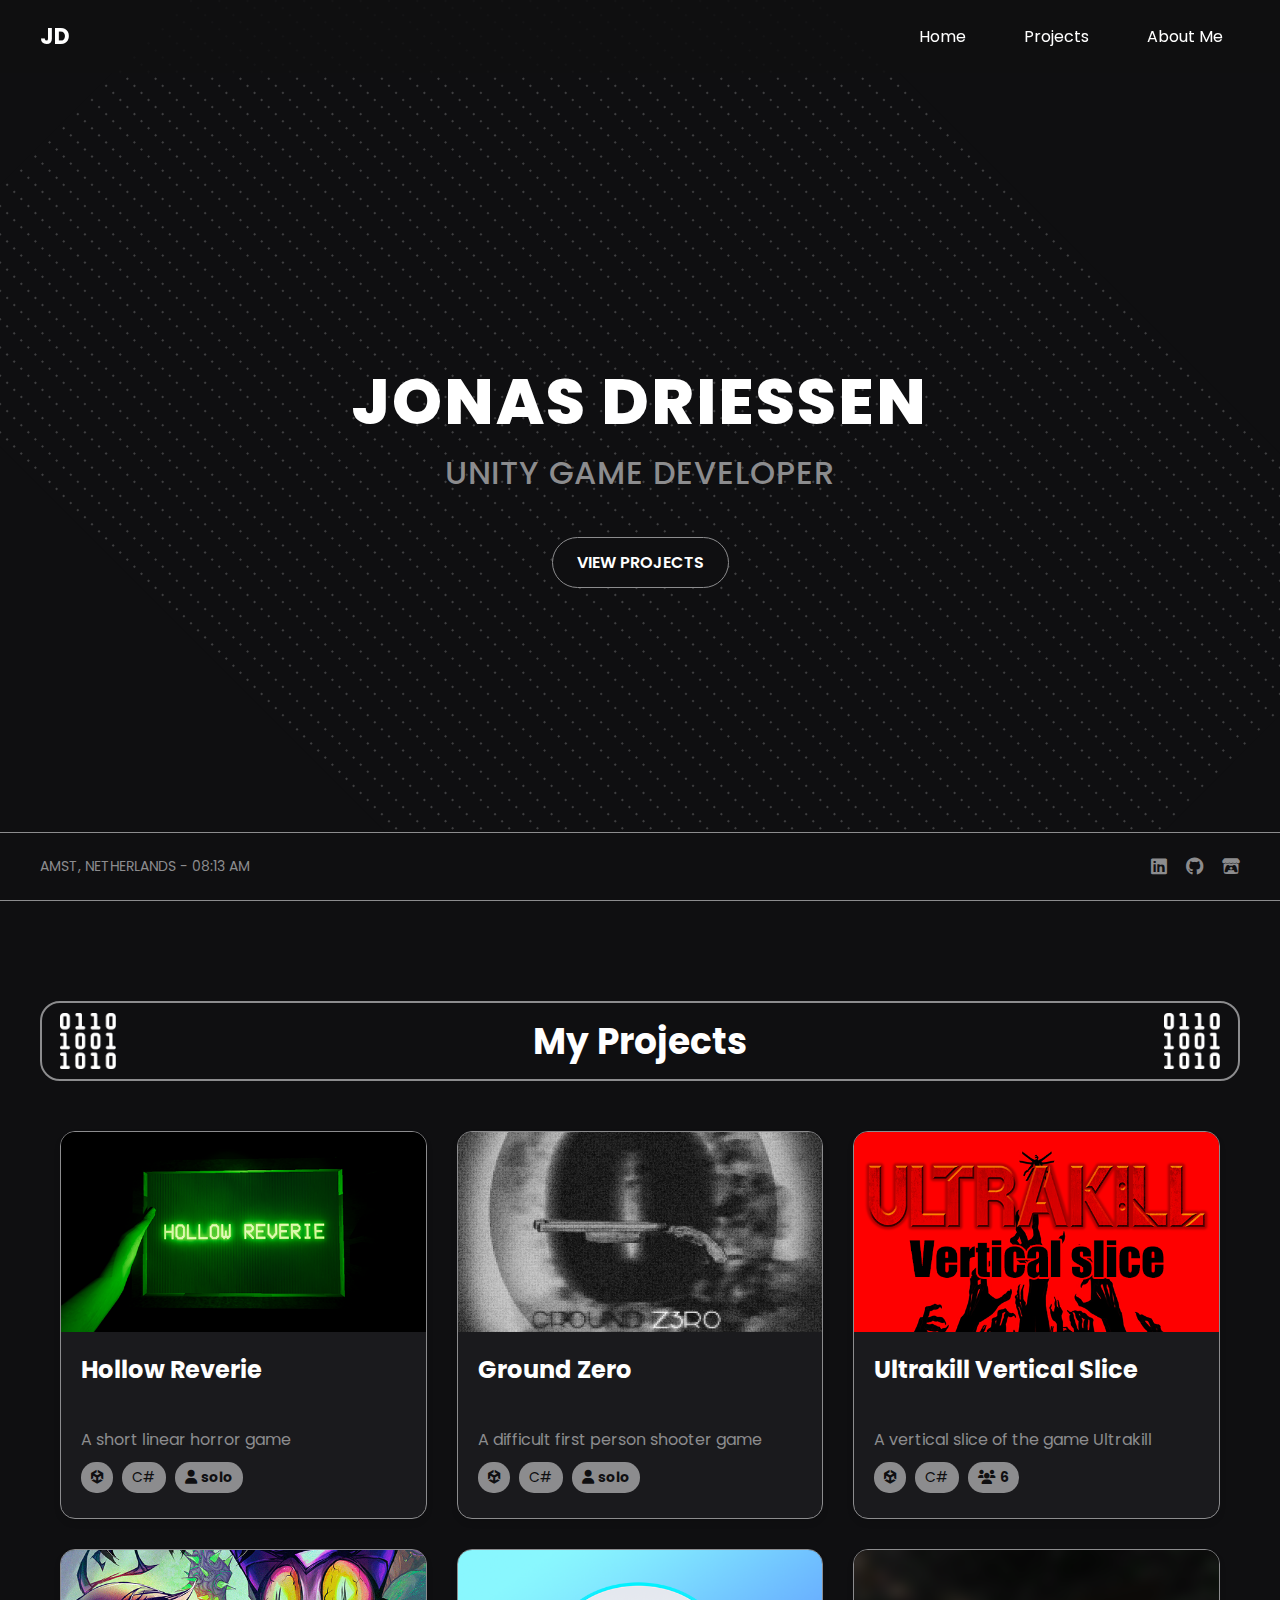
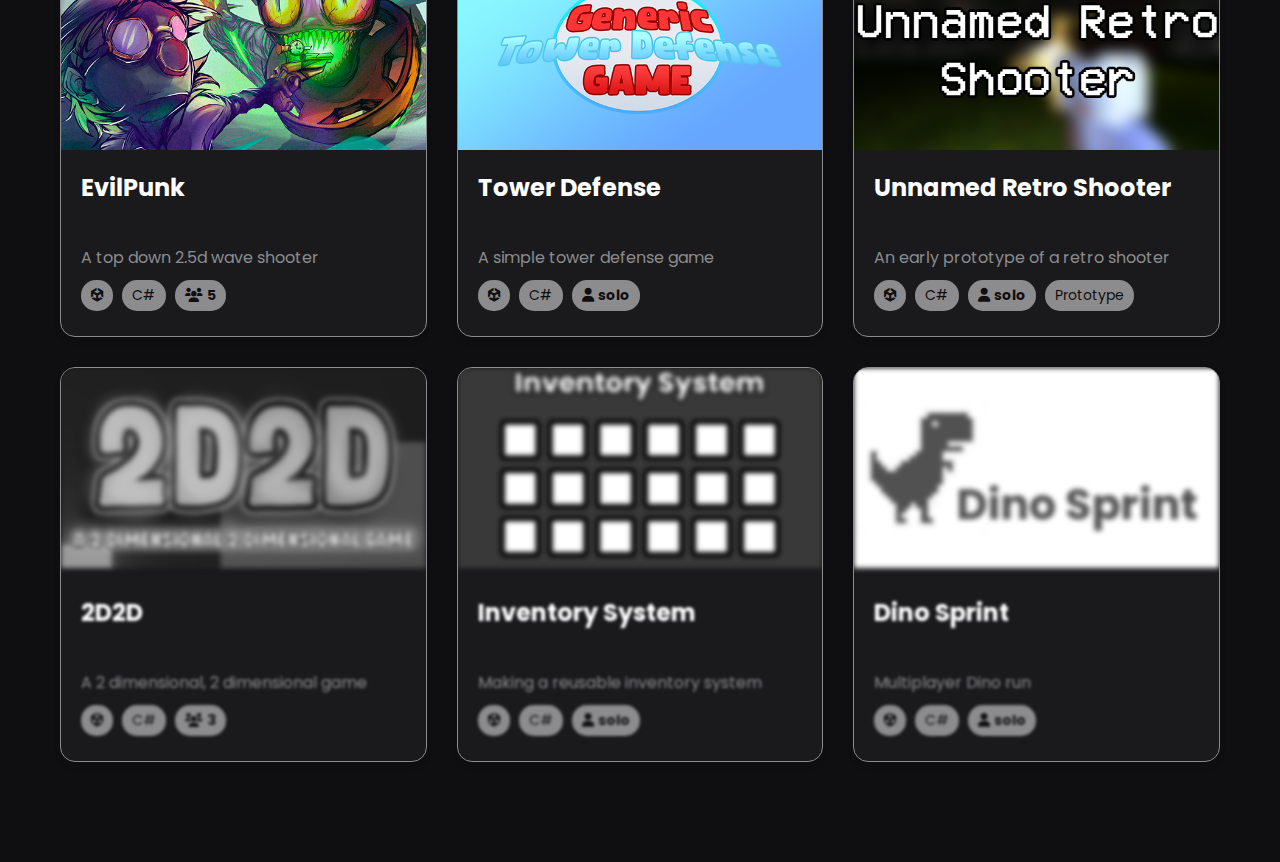
==== commit 489528c9: "Polished index" ====
--- a/index.html
+++ b/index.html
@@ -18,7 +18,7 @@
                 <div class="nav-links">
                     <a href="#home">Home</a>
                     <a href="#projects">Projects</a>
-                    <a href="About-me.html">About me</a>
+                    <a href="About-me.html">About Me</a>
                 </div>
             </nav>
         </div>
@@ -49,7 +49,7 @@
                     <img src="img/HRCover.png" alt="Hollow Reverie">
                     <div class="project-card-content">
                         <h3>Hollow Reverie</h3>
-                        <p>A Short Linear horror game</p>
+                        <p>A short linear horror game</p>
                         <div class="project-tags">
                             <span class="tag"><i class="fa-brands fa-unity"></i></span>
                             <span class="tag">C#</span>
@@ -123,7 +123,7 @@
                         <img src="img/2DCover.png" alt="2D2D">
                         <div class="project-card-content">
                             <h3>2D2D</h3>
-                            <p>A 2 dimensional 2 dimensional game</p>
+                            <p>A 2 dimensional, 2 dimensional game</p>
                             <div class="project-tags">
                                 <span class="tag"><i class="fa-brands fa-unity"></i></span>
                                 <span class="tag">C#</span>
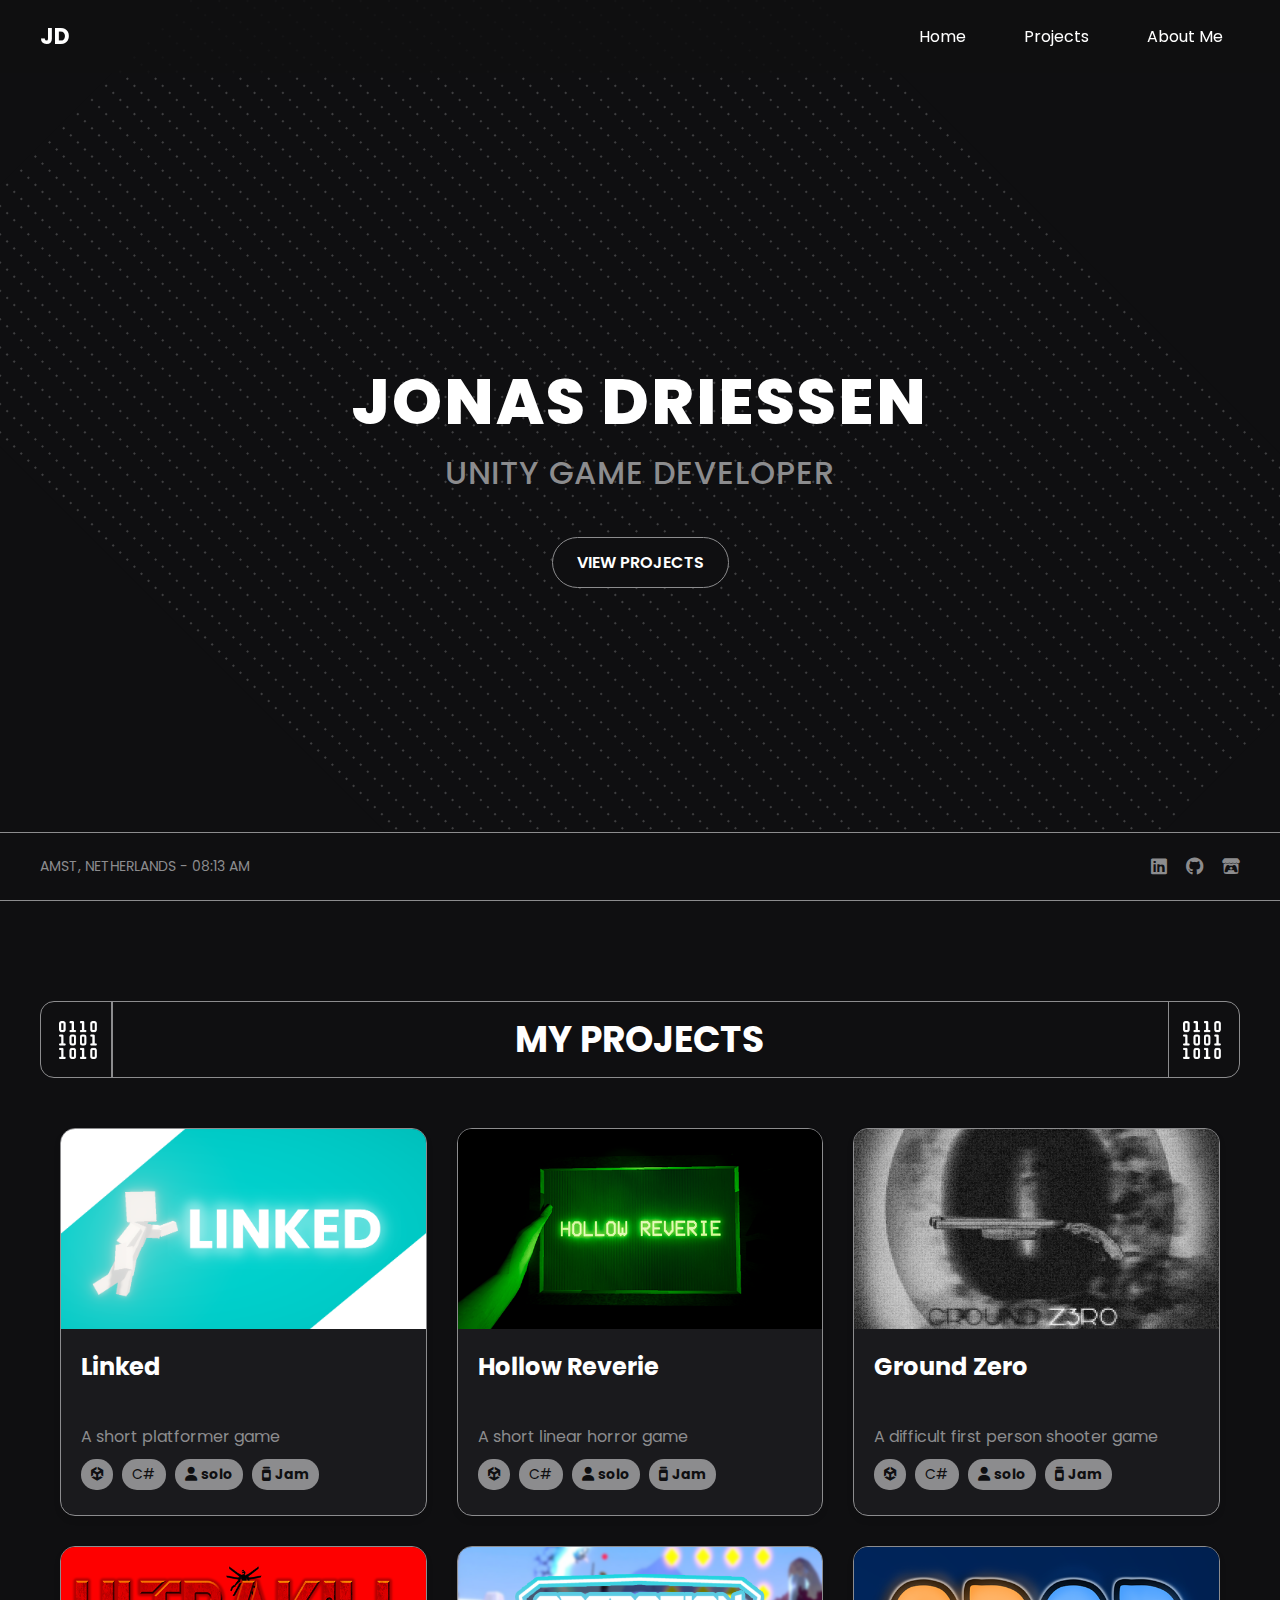
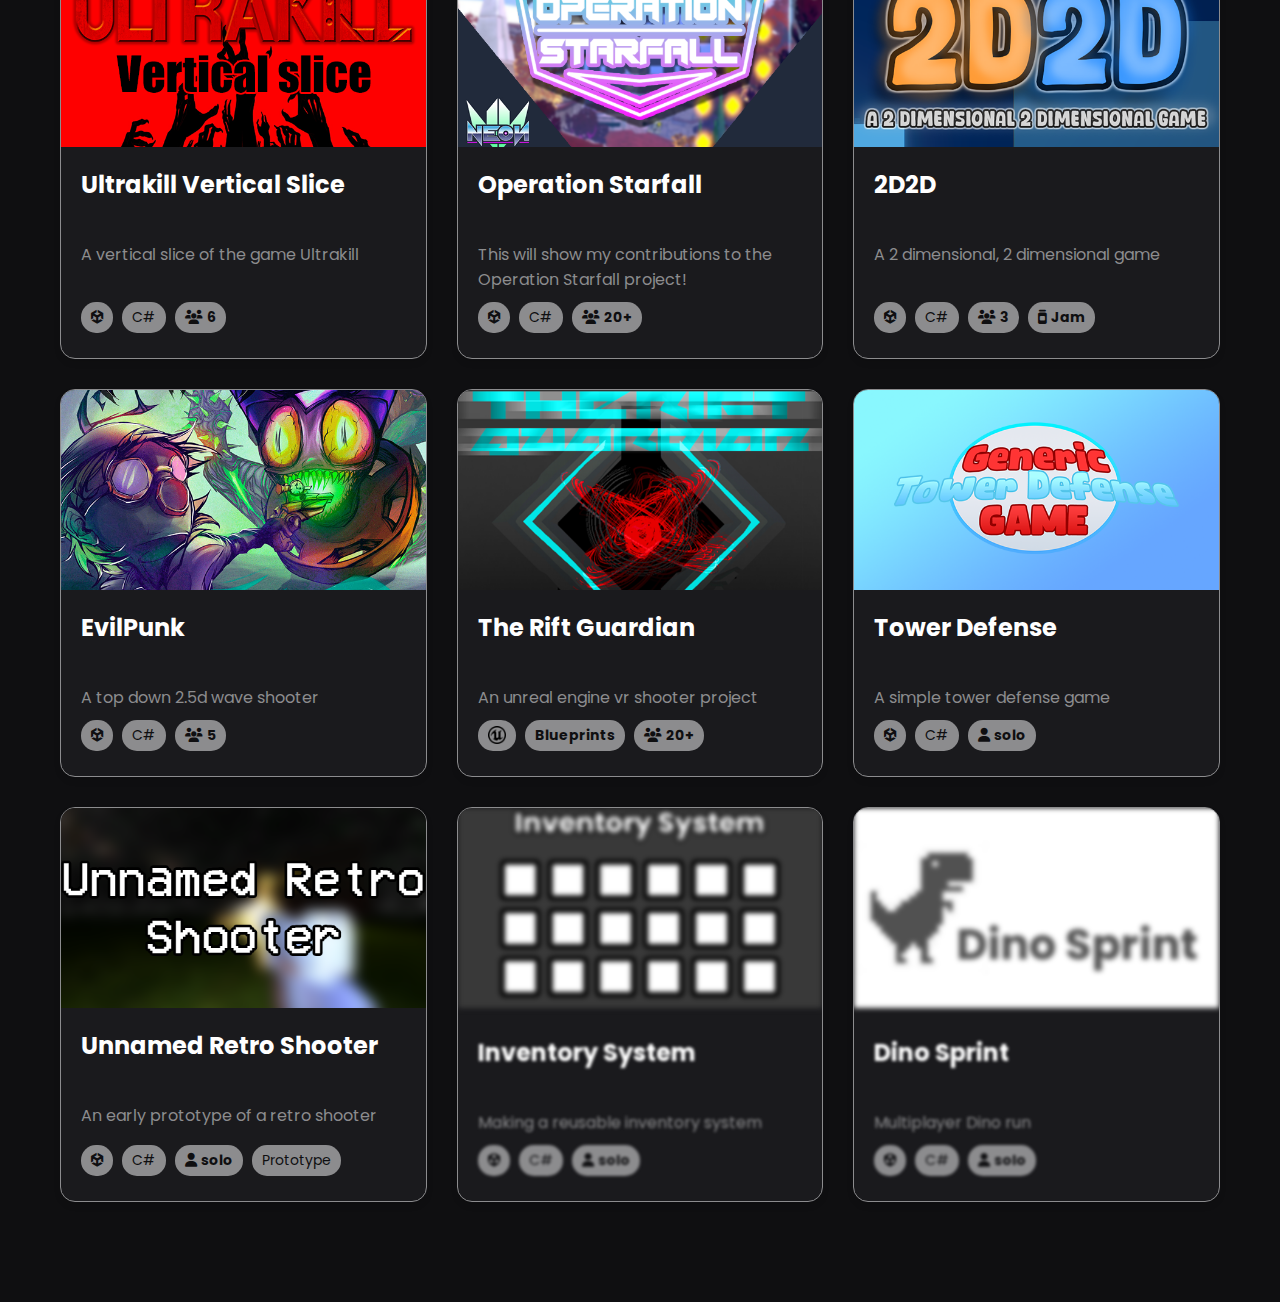
==== commit 3069361c: "added project cards for more projects" ====
--- a/index.html
+++ b/index.html
@@ -8,7 +8,7 @@
     <link rel="stylesheet" href="style.css">
     <script src="script.js" defer></script>
     <link href="https://fonts.googleapis.com/css2?family=Poppins:wght@400;600;800&display=swap" rel="stylesheet">
-    <link rel="stylesheet" href="https://cdnjs.cloudflare.com/ajax/libs/font-awesome/6.0.0-beta3/css/all.min.css">
+    <link rel="stylesheet" href="https://cdnjs.cloudflare.com/ajax/libs/font-awesome/6.1.0/css/all.min.css">
 </head>
 <body>
     <header>
@@ -39,12 +39,25 @@
                 <div class="header-icon left-icon">
                     <img src="img/binary.png" alt="Left Icon">
                 </div>
-                <h2>My Projects</h2>
+                <h2>MY PROJECTS</h2>
                 <div class="header-icon right-icon">
                     <img src="img/binary.png" alt="Right Icon">
                 </div>
             </div>
             <div class="project-grid">
+                <a href="URSPage.html" class="project-card">
+                    <img src="img/LinkedCover.png" alt="Linked cover">
+                    <div class="project-card-content">
+                        <h3>Linked</h3>
+                        <p>A short platformer game</p>
+                        <div class="project-tags">
+                            <span class="tag"><i class="fa-brands fa-unity"></i></span>
+                            <span class="tag">C#</span>
+                            <span class="tag"><i class="fa-solid fa-user"></i> <b>solo</b></span>
+                            <span class="tag"><i class="fa-solid fa-jar"></i> <b>Jam</b></span>
+                        </div>
+                    </div>
+                </a>
                 <a href="HRPage.html" class="project-card">
                     <img src="img/HRCover.png" alt="Hollow Reverie">
                     <div class="project-card-content">
@@ -54,6 +67,7 @@
                             <span class="tag"><i class="fa-brands fa-unity"></i></span>
                             <span class="tag">C#</span>
                             <span class="tag"><i class="fa-solid fa-user"></i> <b>solo</b></span>
+                            <span class="tag"><i class="fa-solid fa-jar"></i> <b>Jam</b></span>
                         </div>
                     </div>
                 </a>
@@ -66,6 +80,7 @@
                             <span class="tag"><i class="fa-brands fa-unity"></i></span>
                             <span class="tag">C#</span>
                             <span class="tag"><i class="fa-solid fa-user"></i> <b>solo</b></span>
+                            <span class="tag"><i class="fa-solid fa-jar"></i> <b>Jam</b></span>
                         </div>
                     </div>
                 </a>
@@ -81,6 +96,31 @@
                         </div>
                     </div>
                 </a>
+                <a href="UKPage.html" class="project-card">
+                    <img src="img/OSCover.png" alt="Operation Starfall (My contribution)">
+                    <div class="project-card-content">
+                        <h3>Operation Starfall</h3>
+                        <p>This will show my contributions to the Operation Starfall project!</p>
+                        <div class="project-tags">
+                            <span class="tag"><i class="fa-brands fa-unity"></i></span>
+                            <span class="tag">C#</span>
+                            <span class="tag"><i class="fa-solid fa-users"></i> <b>20+</b></span>
+                        </div>
+                    </div>
+                </a>
+                <a href="2D2DPage.html" class="project-card">
+                    <img src="img/2DCover.png" alt="2D2D">
+                    <div class="project-card-content">
+                        <h3>2D2D</h3>
+                        <p>A 2 dimensional, 2 dimensional game</p>
+                        <div class="project-tags">
+                            <span class="tag"><i class="fa-brands fa-unity"></i></span>
+                            <span class="tag">C#</span>
+                            <span class="tag"><i class="fa-solid fa-users"></i> <b>3</b></span>
+                            <span class="tag"><i class="fa-solid fa-jar"></i> <b>Jam</b></span>
+                        </div>
+                    </div>
+                </a>
                 <a href="EPPage.html" class="project-card">
                     <img src="img/EPCover.png" alt="EvilPunk">
                     <div class="project-card-content">
@@ -93,6 +133,18 @@
                         </div>
                     </div>
                 </a>
+                <a href="UKPage.html" class="project-card">
+                    <img src="img/RGCover.png" alt="The Rift Guardian">
+                    <div class="project-card-content">
+                        <h3>The Rift Guardian</h3>
+                        <p>An unreal engine vr shooter project</p>
+                        <div class="project-tags">
+                            <span class="tag"><img src="img/icons/UEIcon.png" class="custom-icon" alt="Unreal Engine"></span>
+                            <span class="tag"><b>Blueprints</b></span>
+                            <span class="tag"><i class="fa-solid fa-users"></i> <b>20+</b></span>
+                        </div>
+                    </div>
+                </a>
                 <a href="TDPage.html" class="project-card">
                     <img src="img/TDCover.png" alt="Tower Defense">
                     <div class="project-card-content">
@@ -118,23 +170,6 @@
                         </div>
                     </div>
                 </a>
-                <div class="project-card disabled">
-                    <div class="card-content">
-                        <img src="img/2DCover.png" alt="2D2D">
-                        <div class="project-card-content">
-                            <h3>2D2D</h3>
-                            <p>A 2 dimensional, 2 dimensional game</p>
-                            <div class="project-tags">
-                                <span class="tag"><i class="fa-brands fa-unity"></i></span>
-                                <span class="tag">C#</span>
-                                <span class="tag"><i class="fa-solid fa-users"></i> <b>3</b></span>
-                            </div>
-                        </div>
-                    </div>
-                    <div class="disabled-overlay">
-                        <p>This project page doesn't exist yet, maybe come back later!</p>
-                    </div>
-                </div>
                 <div class="project-card disabled">
                     <div class="card-content">
                         <img src="img/ISCover.png" alt="Inventory System">
--- a/style.css
+++ b/style.css
@@ -133,14 +133,32 @@
 .projects-header {
     display: flex;
     align-items: center;
-    justify-content: space-between; /* This spreads out the child elements */
+    justify-content: space-between;
     margin-bottom: 50px;
     position: relative;
     background: #0f0f11;
-    border: 2px solid #8c8c8e;
-    border-radius: 20px;
-    padding: 10px 20px; /* Remove horizontal padding */
-    overflow: hidden; /* This ensures the icons don't overflow the rounded corners */
+    border: 1.5px solid #8c8c8e;
+    border-radius: 14px;
+    padding: 10px 20px;
+    overflow: hidden;
+}
+
+.projects-header::before,
+.projects-header::after {
+    content: "";
+    position: absolute;
+    top: 0;
+    bottom: 0;
+    width: 1.5px; /* Thickness of the lines */
+    background-color: #8c8c8e; /* Line color */
+}
+
+.projects-header::before {
+    left: 70px; /* Adjust to position between the left icon and title */
+}
+
+.projects-header::after {
+    right: 70px; /* Adjust to position between the title and right icon */
 }
 
 .projects-header h2 {
@@ -153,8 +171,8 @@
 }
 
 .header-icon {
-    width: 56px;
-    height: 56px;
+    width: 38px;
+    height: 38px;
     display: flex;
     align-items: center;
     justify-content: center;
@@ -213,6 +231,14 @@
         width: 14px;
         height: 14px;
     }
+}
+
+.custom-icon {
+    width: 18px !important; /* Adjust to match your Font Awesome icons */
+    height: 18px !important; /* Maintains aspect ratio */
+    vertical-align: middle; /* Aligns with text */
+    margin-top: -2px; /* Fine-tune vertical alignment if needed */
+    display: inline-block;
 }
 
 .projects {
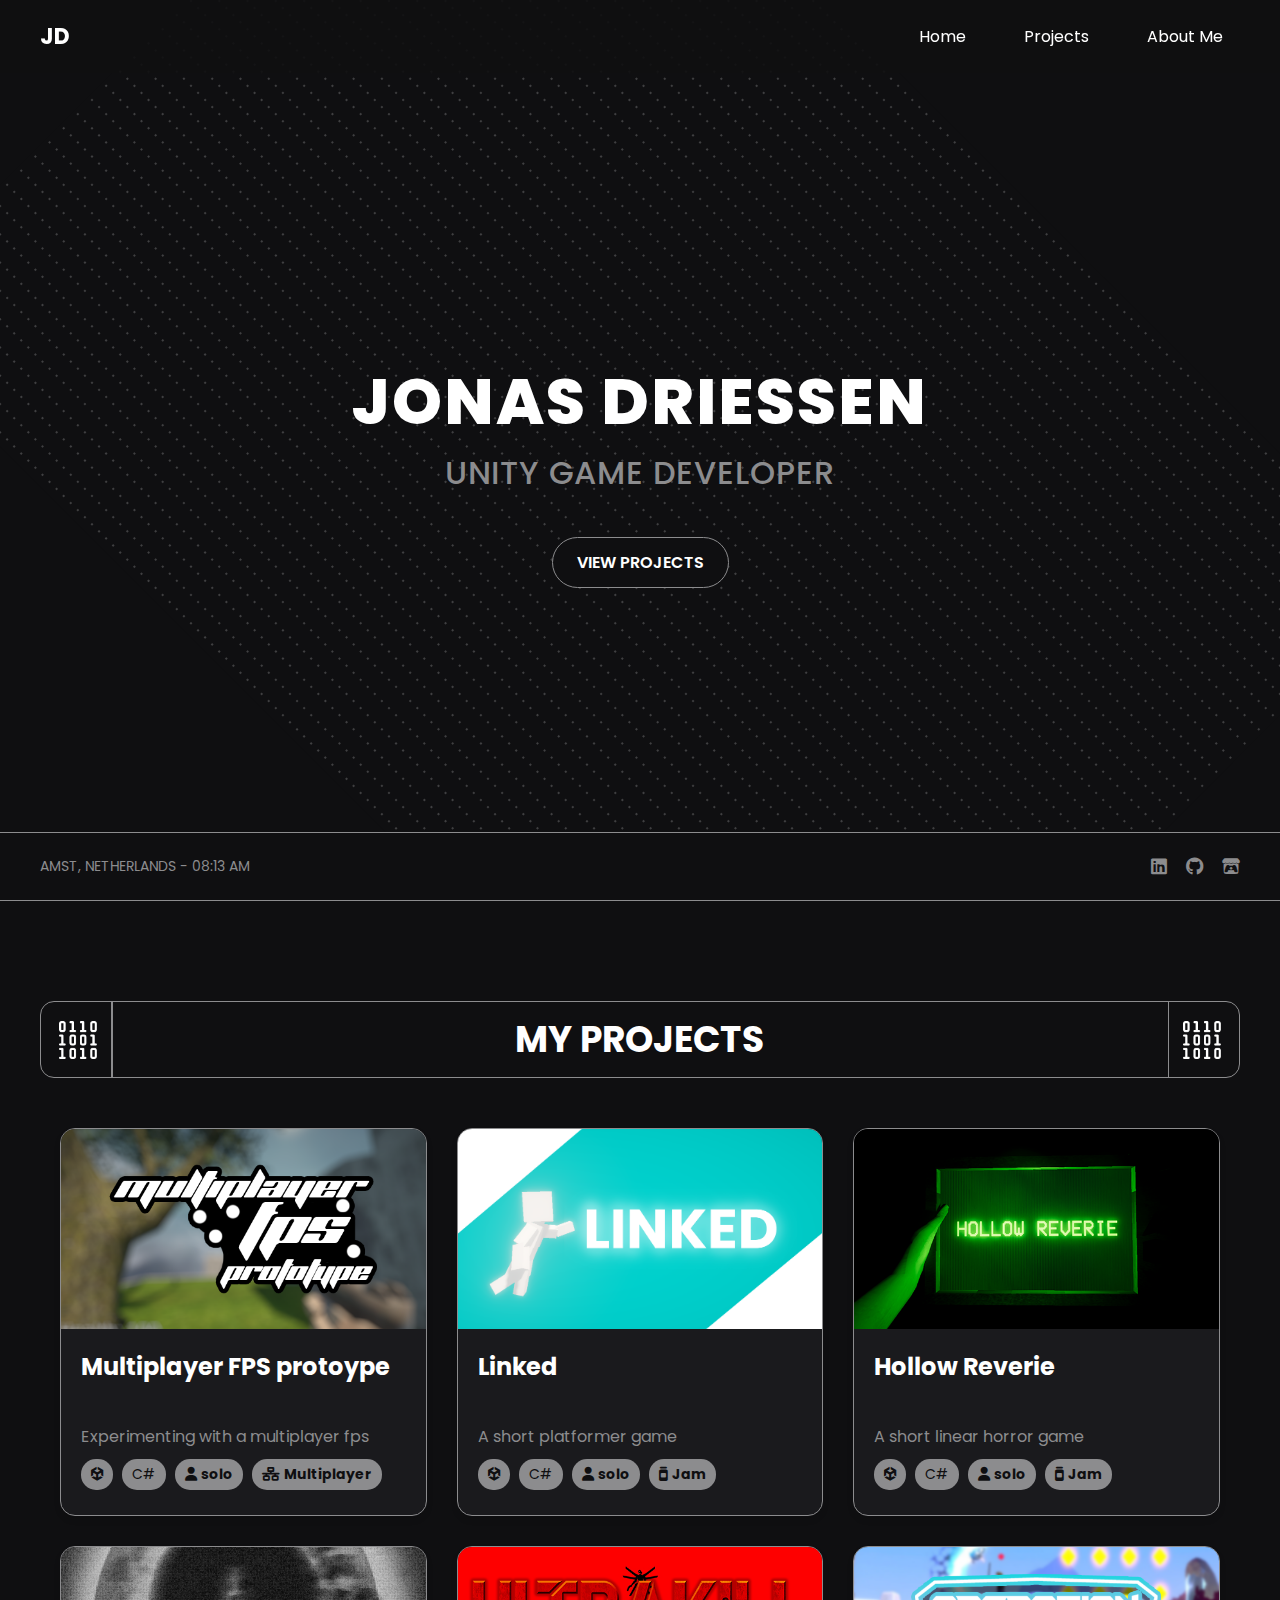
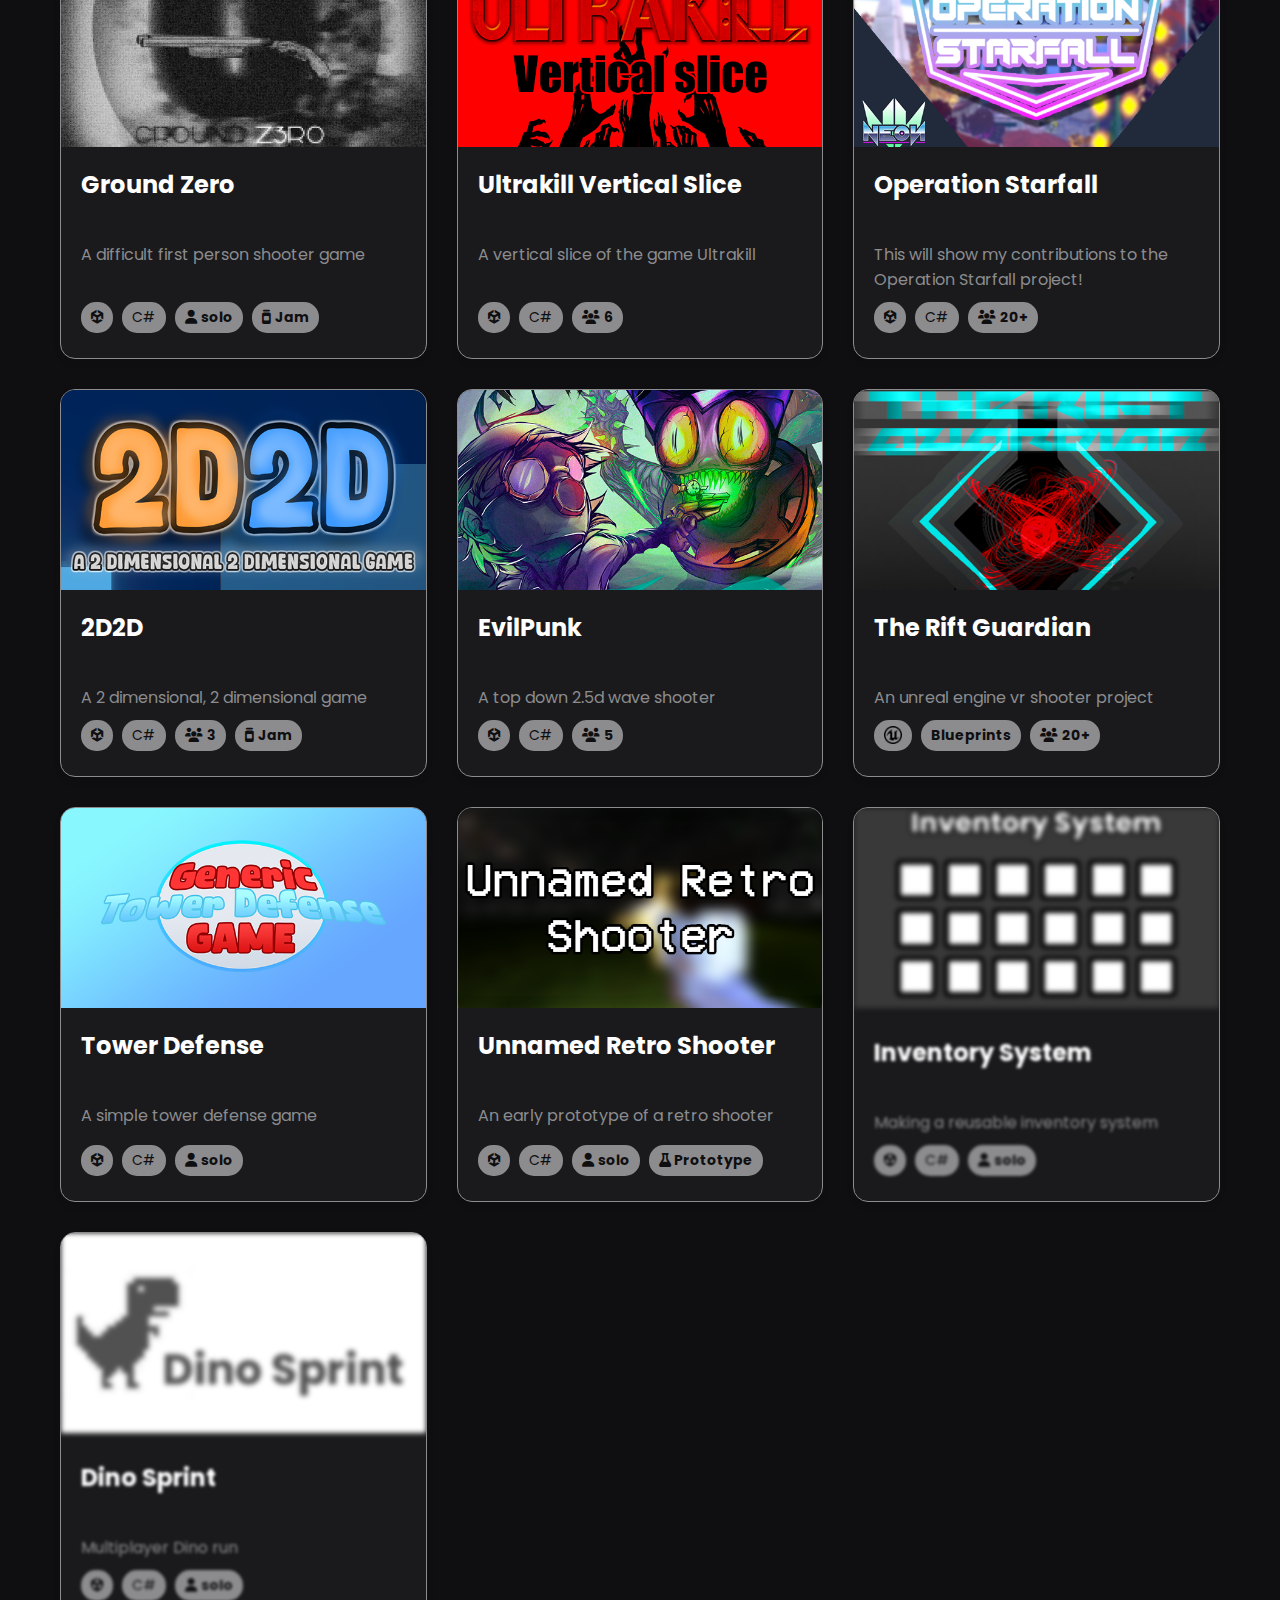
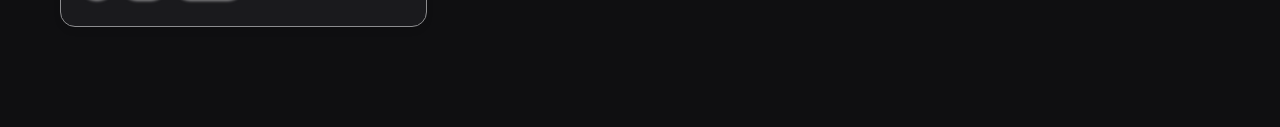
==== commit 13f362d3: "Added base project pages, updated picture of myself and other small changes" ====
--- a/index.html
+++ b/index.html
@@ -45,7 +45,20 @@
                 </div>
             </div>
             <div class="project-grid">
-                <a href="URSPage.html" class="project-card">
+                <a href="MPFPSPage.html" class="project-card">
+                    <img src="img/MPFPSCover.png" alt="Multiplayer fps cover">
+                    <div class="project-card-content">
+                        <h3>Multiplayer FPS protoype</h3>
+                        <p>Experimenting with a multiplayer fps</p>
+                        <div class="project-tags">
+                            <span class="tag"><i class="fa-brands fa-unity"></i></span>
+                            <span class="tag">C#</span>
+                            <span class="tag"><i class="fa-solid fa-user"></i> <b>solo</b></span>
+                            <span class="tag"><i class="fa-solid fa-network-wired"></i> <b>Multiplayer</b></span>
+                        </div>
+                    </div>
+                </a>
+                <a href="LKDPage.html" class="project-card">
                     <img src="img/LinkedCover.png" alt="Linked cover">
                     <div class="project-card-content">
                         <h3>Linked</h3>
@@ -96,7 +109,7 @@
                         </div>
                     </div>
                 </a>
-                <a href="UKPage.html" class="project-card">
+                <a href="OSPage.html" class="project-card">
                     <img src="img/OSCover.png" alt="Operation Starfall (My contribution)">
                     <div class="project-card-content">
                         <h3>Operation Starfall</h3>
@@ -108,7 +121,7 @@
                         </div>
                     </div>
                 </a>
-                <a href="2D2DPage.html" class="project-card">
+                <a href="2DPage.html" class="project-card">
                     <img src="img/2DCover.png" alt="2D2D">
                     <div class="project-card-content">
                         <h3>2D2D</h3>
@@ -133,7 +146,7 @@
                         </div>
                     </div>
                 </a>
-                <a href="UKPage.html" class="project-card">
+                <a href="RGPage.html" class="project-card">
                     <img src="img/RGCover.png" alt="The Rift Guardian">
                     <div class="project-card-content">
                         <h3>The Rift Guardian</h3>
@@ -166,7 +179,7 @@
                             <span class="tag"><i class="fa-brands fa-unity"></i></span>
                             <span class="tag">C#</span>
                             <span class="tag"><i class="fa-solid fa-user"></i> <b>solo</b></span>
-                            <span class="tag">Prototype</span>
+                            <span class="tag"><i class="fa-solid fa-flask"></i><b> Prototype</b></span>
                         </div>
                     </div>
                 </a>
